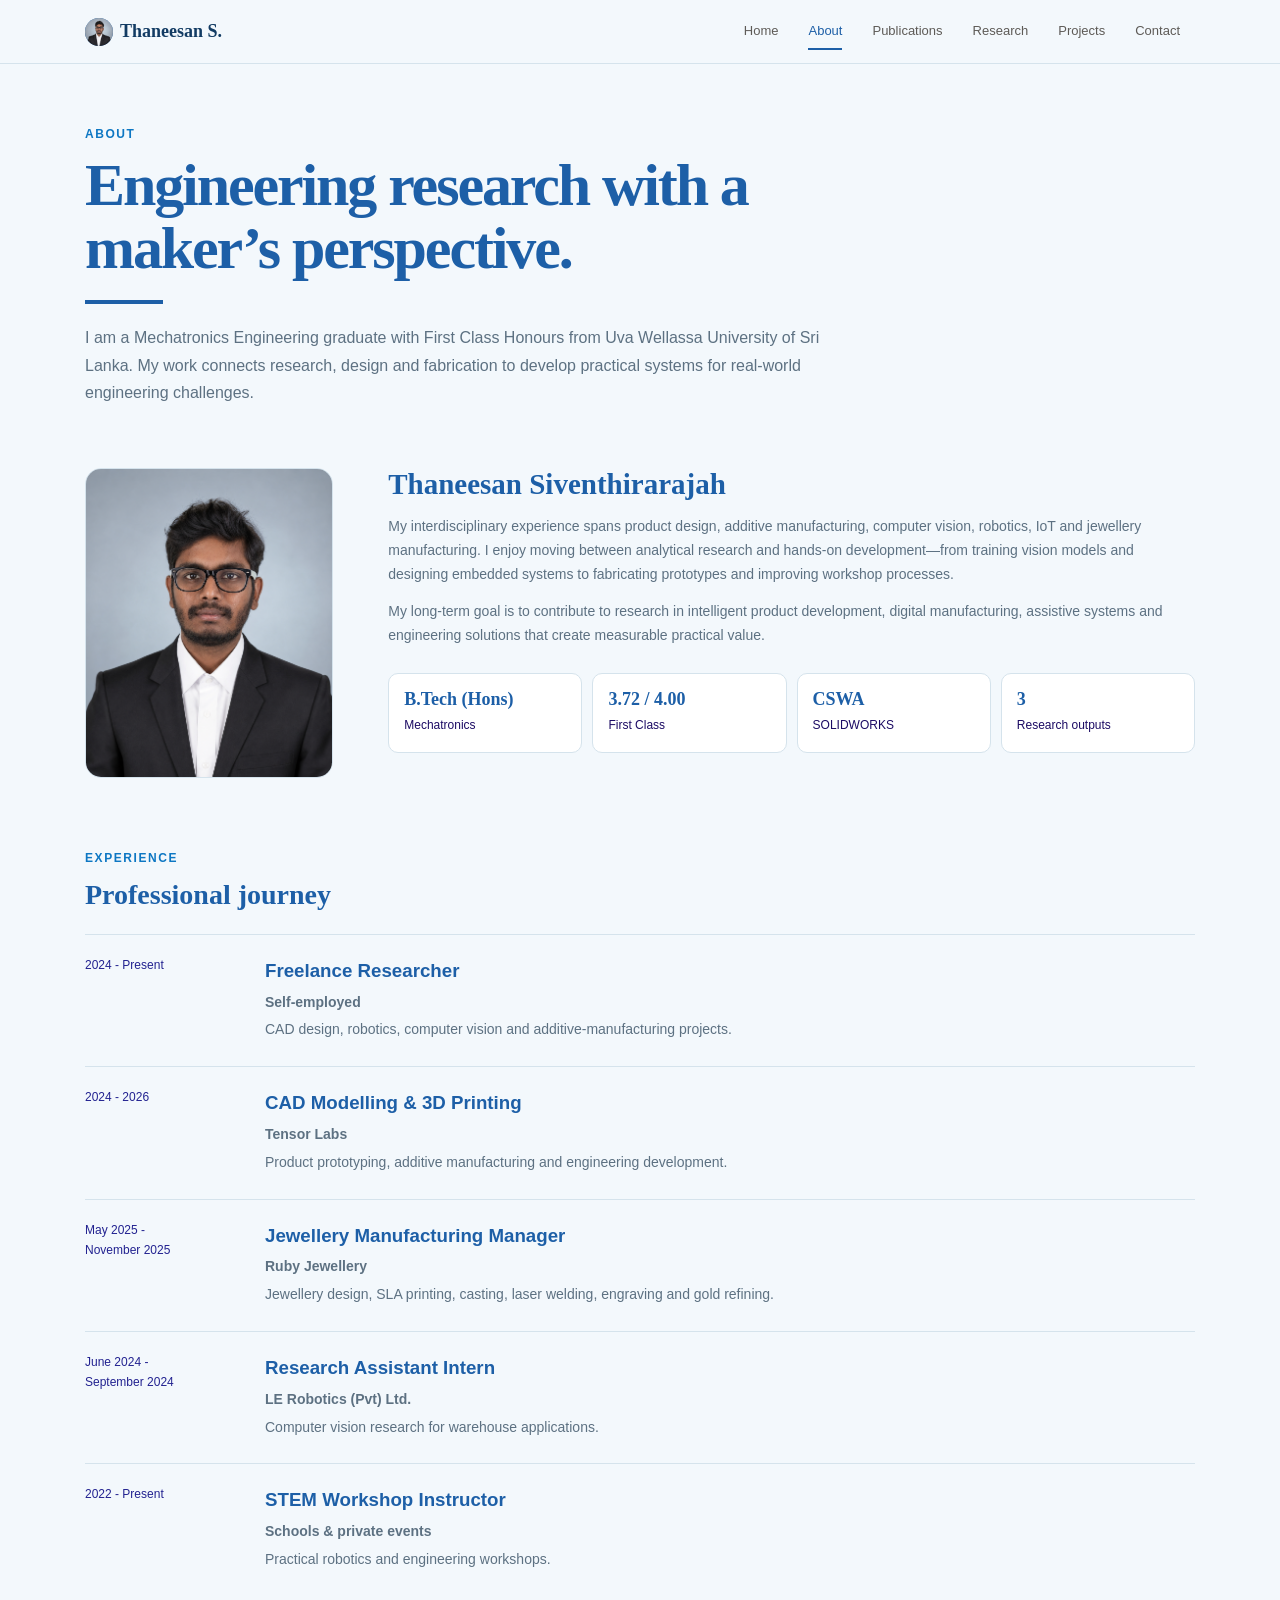
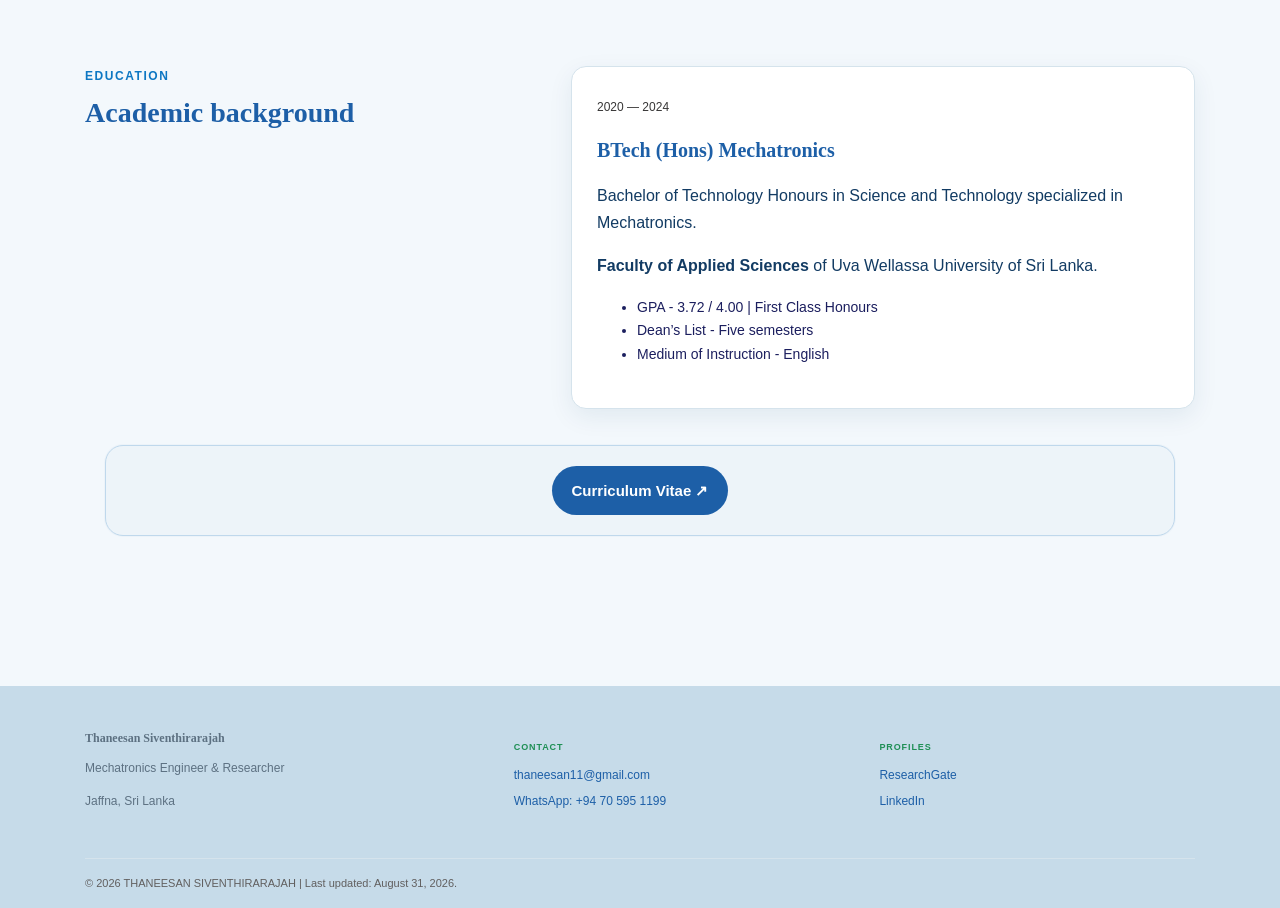
==== about.html @ 1e05d7c7 "Add files via upload" ====
<!DOCTYPE html>
<html lang="en">
 <head>
  <meta charset="utf-8"/>
  <meta content="width=device-width,initial-scale=1" name="viewport"/>
  <meta content="Thaneesan Siventhirarajah — Mechatronics Engineer, Researcher and Product Developer" name="description"/>
  <title>
   About | Thaneesan Siventhirarajah
  </title>
  <link href="assets/style.css" rel="stylesheet"/>
 </head>
 <body>
  <header class="site-header">
   <div class="site-width header-inner">
    <a class="brand" href="index.html">
     <span class="brand-mark">
      <img alt="" src="assets/profile-photo.png"/>
     </span>
     Thaneesan S.
    </a>
    <nav aria-label="Main navigation">
     <a class="" href="index.html">
      Home
     </a>
     <a aria-current="page" class="active" href="about.html">
      About
     </a>
     <a class="" href="publications.html">
      Publications
     </a>
     <a class="" href="research.html">
      Research
     </a>
     <a class="" href="projects.html">
      Projects
     </a>
     <a class="" href="contact.html">
      Contact
     </a>
    </nav>
   </div>
  </header>
  <main class="site-width page-main">
   <section class="page-intro">
    <p class="section-label">
     About
    </p>
    <h1>
     Engineering research with a maker’s perspective.
    </h1>
    <div class="accent-line">
    </div>
    <div class="intro-copy">
     I am a Mechatronics Engineering graduate with First Class Honours from Uva Wellassa University of Sri Lanka. My work connects research, design and fabrication to develop practical systems for real-world engineering challenges.
    </div>
   </section>
   <section class="about-layout">
    <div class="about-portrait">
     <img alt="Thaneesan Siventhirarajah" src="assets/profile-photo.png"/>
    </div>
    <div class="prose">
     <h2>
      Thaneesan Siventhirarajah
     </h2>
     <p>
      My interdisciplinary experience spans product design, additive manufacturing, computer vision, robotics, IoT and jewellery manufacturing. I enjoy moving between analytical research and hands-on development—from training vision models and designing embedded systems to fabricating prototypes and improving workshop processes.
     </p>
      <p>
      My long-term goal is to contribute to research in intelligent product development, digital manufacturing, assistive systems and engineering solutions that create measurable practical value.
     </p>
     <div class="fact-grid">
      <div>
       <b>
        B.Tech (Hons)
       </b>
       <span>
        Mechatronics
       </span>
      </div>
      <div>
       <b>
        3.72 / 4.00
       </b>
       <span>
        First Class
       </span>
      </div>
      <div>
       <b>
        CSWA
       </b>
       <span>
        SOLIDWORKS
       </span>
      </div>
      <div>
       <b>
        3
       </b>
       <span>
        Research outputs
       </span>
      </div>
     </div>
    </div>
   </section>
   <section class="content-section">
    <p class="section-label">
     Experience
    </p>
    <h2 class="section-title">
     Professional journey
    </h2>
    <div class="experience-list">
     <article>
      <time>
       2024 - Present
      </time>
      <div>
       <h3>
        Freelance Researcher
       </h3>
       <p class="organization">
        Self-employed
       </p>
       <p>
        CAD design, robotics, computer vision and additive-manufacturing projects.
       </p>
      </div>
     </article>
     <article>
      <time>
       2024 - 2026
      </time>
      <div>
       <h3>
        CAD Modelling &amp; 3D Printing
       </h3>
       <p class="organization">
        Tensor Labs
       </p>
       <p>
        Product prototyping, additive manufacturing and engineering development.
       </p>
      </div>
     </article>
     <article>
      <time>
       May 2025 - <br/> November 2025
      </time>
      <div>
       <h3>
        Jewellery Manufacturing Manager
       </h3>
       <p class="organization">
        Ruby Jewellery
       </p>
       <p>
        Jewellery design, SLA printing, casting, laser welding, engraving and gold refining.
       </p>
      </div>
     </article>
     <article>
      <time>
       June 2024 - <br/>September 2024
      </time>
      <div>
       <h3>
        Research Assistant Intern
       </h3>
       <p class="organization">
        LE Robotics (Pvt) Ltd.
       </p>
       <p>
        Computer vision research for warehouse applications.
       </p>
      </div>
     </article>
     <article>
      <time>
       2022 - Present
      </time>
      <div>
       <h3>
        STEM Workshop Instructor
       </h3>
       <p class="organization">
        Schools &amp; private events
       </p>
       <p>
        Practical robotics and engineering workshops.
       </p>
      </div>
     </article>
    </div>
   </section>
   <section class="content-section two-column">
    <div>
     <p class="section-label">
      Education
     </p>
     <h2 class="section-title">
      Academic background
     </h2>
    </div>
    <div class="simple-card">
     <time>
      2020 — 2024
     </time>
     <h3>
      BTech (Hons) Mechatronics
     </h3>
     <p>
      Bachelor of Technology Honours in Science and Technology specialized in Mechatronics.
     </p>
     
     <p>
        <strong>
      Faculty of Applied Sciences </strong> of Uva Wellassa University of Sri Lanka.
     </p>
     <ul>
      <li>
       GPA - 3.72 / 4.00 | First Class Honours
      </li>
      
      <li>
       Dean’s List - Five semesters
      </li>
      <li>
       Medium of Instruction - English
      </li>
     </ul>
    </div>
   </section>
   <section class="site-width cv-banner">
    <a href="assets/Documents/Thaneesan-CV.pdf" rel="noopener noreferrer" target="_blank">
     Curriculum Vitae ↗
    </a>
   </section>
  </main>
  <footer>
   <div class="site-width footer-grid">
    <div>
     <p class="footer-title">
      Thaneesan Siventhirarajah
     </p>
     <p>
      Mechatronics Engineer &amp; Researcher
     </p>
     <p>
      Jaffna, Sri Lanka
     </p>
    </div>
    <div>
     <p class="footer-label">
      Contact
     </p>
     <a href="thaneesan11@gmail.com">
      thaneesan11@gmail.com
     </a>
     <a href="https://wa.me/+94705951199" rel="noopener noreferrer" target="_blank">
      WhatsApp: +94 70 595 1199
     </a>
    </div>
    <div>
     <p class="footer-label">
      Profiles
     </p>
     <a href="https://www.researchgate.net/profile/Thaneesan-Siventhirarajah?ev=hdr_xprf" rel="noopener noreferrer" target="_blank">
      ResearchGate
     </a>
     <a href="https://linkedin.com/in/thaneesan" rel="noopener noreferrer" target="_blank">
      LinkedIn
     </a>
    </div>
   </div>
   <div class="site-width copyright">
    © 2026 THANEESAN SIVENTHIRARAJAH
    | Last updated: August 31, 2026.
   </div>
  </footer>
  <script defer="" src="assets/site.js">
  </script>
 </body>
</html>
---- assets/style.css ----
:root {
    --paper: #f3f8fc;
    --card: #fff;
    --ink: #123b63;
    --muted: #5d7182;
    --blue: #1d5fa7;
    --green: #1f8f55;
    --line: #d5e3ec;
    --soft: #e7f0fa;
    --shadow: 0 8px 24px rgba(18, 59, 99, .08)
}

* {
    box-sizing: border-box
}

html {
    scroll-behavior: smooth
}

body {
    margin: 0;
    background: var(--paper);
    color: var(--ink);
    font-family: Arial, Helvetica, sans-serif;
    line-height: 1.7
}

a {
    color: inherit;
    text-decoration: none
}

.site-width {
    width: min(1110px, calc(100% - 40px));
    margin: auto
}

.site-header {
    height: 64px;
    background: rgba(243, 248, 252, .98);
    border-bottom: 1px solid var(--line);
    position: sticky;
    top: 0;
    z-index: 20
}

.header-inner {
    height: 100%;
    display: flex;
    align-items: center
}


.brand {
    font: 700 18px Georgia, serif;
    display: flex;
    align-items: center;
    gap: 7px;
    white-space: nowrap
}

.brand-mark {
    width: 28px;
    height: 28px;
    border-radius: 50%;
    overflow: hidden;
    background: var(--blue);
    display: block
}

.brand-mark img {
    width: 100%;
    height: 100%;
    object-fit: cover;
    object-position: center 24%
}

.site-header nav {
    display: flex;
    margin-left: auto;
    height: 100%
}

.site-header nav a {
    position: relative;
    display: flex;
    align-items: center;
    padding: 0 15px;
    font-size: 13px;
    color: #5e5b57
}

.site-header nav a:after {
    content: "";
    position: absolute;
    height: 2px;
    left: 15px;
    right: 15px;
    bottom: 13px;
    background: var(--blue);
    transform: scaleX(0);
    transition: transform .15s ease
}

.site-header nav a:hover,
.site-header nav a.active {
    color: var(--blue)
}

.site-header nav a.active:after {
    transform: scaleX(1)
}

.home-main {
    padding: 36px 0 90px
}

.home-grid {
    display: grid;
    grid-template-columns: minmax(0, 1.85fr) minmax(280px, .9fr);
    gap: 46px
}

.availability {
    font-size: 12px;
    font-weight: 700;
    color: var(--blue);
    display: flex;
    align-items: center;
    gap: 9px
}

.availability i {
    width: 8px;
    height: 8px;
    background: #29af6f;
    border-radius: 50%
}

.home-primary>h1 {
    font: 700 clamp(48px, 6.2vw, 74px)/.96 Georgia, serif;
    letter-spacing: -.045em;
    margin: 22px 0 10px;
    color: var(--blue)
}

.role {
    margin: 0 0 28px;
    font: italic 18px Georgia, serif;
    color: #55524e
}

.topic-list {
    display: flex;
    flex-wrap: wrap;
    gap: 8px;
    margin-bottom: 25px
}

.topic-list span {
    border: 1px solid var(--blue);
    color: var(--blue);
    padding: 5px 13px;
    border-radius: 100px;
    font-size: 11px;
    font-weight: 700
}

.highlight-box {
    border-left: 4px solid var(--blue);
    background: linear-gradient(120deg, #edf4fb, #f7f9fc);
    padding: 23px 27px;
    margin-top: 20px
}

.highlight-box h2 {
    font: 700 18px Georgia, serif;
    margin: 0 0 10px;
    color: var(--blue)
}

.highlight-box p,
.highlight-box li {
    font-size: 14px;
    color: #5e5c57
}

.highlight-box ul {
    padding-left: 19px
}

.highlight-box>a,
.text-link {
    color: var(--blue);
    font-size: 13px;
    font-weight: 700
}

.profile-card,
.news-card,
.simple-card {
    background: var(--card);
    border: 1px solid var(--line);
    border-radius: 15px;
    box-shadow: var(--shadow)
}

.profile-card {
    position: relative;
    padding: 38px 28px 28px;
    text-align: center;
    overflow: hidden
}

.profile-card:before,
.profile-card:after {
    content: "";
    position: absolute;
    width: 96px;
    height: 96px;
    background: transparent;
    pointer-events: none;
    z-index: 3
}

.profile-card:before {
    left: 0;
    top: 0;
    border-left: 6px solid var(--blue);
    border-top: 6px solid var(--blue);
    border-radius: 15px 0 0
}

.profile-card:after {
    right: 0;
    bottom: 0;
    border-right: 6px solid var(--blue);
    border-bottom: 6px solid var(--blue);
    border-radius: 0 0 15px
}

.portrait {
    width: 132px;
    height: 132px;
    margin: 0 auto 18px;
    border: 3px solid #fff;
    outline: 1px solid var(--line);
    border-radius: 50%;
    overflow: hidden;
    background: #dbe7f1;
    box-shadow: 0 8px 24px rgba(18, 59, 99, .12)
}

.portrait img {
    width: 100%;
    height: 100%;
    object-fit: cover;
    object-position: center 24%
}

.profile-card h2 {
    margin: 0;
    font: 700 21px Georgia, serif;
    color: var(--blue)
}

.profile-card>p {
    margin: 2px 0;
    font-size: 12px;
    color: #888
}

.profile-card hr {
    border: 0;
    border-top: 1px solid var(--line);
    margin: 22px 0
}

.profile-links {
    display: flex;
    justify-content: center;
    gap: 14px;
    flex-wrap: wrap
}

.profile-links a {
    font-size: 14px;
    color: var(--blue)
}

.news-card {
    padding: 25px 28px;
    margin-top: 22px
}

.news-card h2 {
    font: 700 19px Georgia, serif;
    margin: 0 0 18px;
    color: var(--blue)
}

.news-card>div {
    border-top: 1px solid var(--line);
    padding: 12px 0
}

.news-card time {
    font-size: 9px;
    color: #999
}

.news-card p {
    font-size: 12px;
    line-height: 1.5;
    margin: 4px 0
}

.news-card>a {
    font-size: 12px;
    color: var(--blue)
}

.software-section {
    margin-top: 72px;
    padding: 45px 0;
    border-top: 1px solid var(--line);
    display: grid;
    grid-template-columns: .8fr 1.2fr;
    gap: 70px
}

.section-label {
    text-transform: uppercase;
    color: rgb(13, 119, 195);
    letter-spacing: .13em;
    font-size: 12px;
    font-weight: 800;
    margin: 0 0 10px
}

.software-section h2,
.home-publications h2,
.section-title {
    font: 700 28px/1.2 Georgia, serif;
    color: var(--blue);
    margin: 0
}

.software-section>div:first-child>p:last-child {
    font-size: 13px;
    color: var(--muted);
    max-width: 420px
}

.software-grid {
    display: grid;
    grid-template-columns: repeat(5, 1fr);
    gap: 12px
}

.software-item {
    min-height: 118px;
    background: var(--card);
    border: 1px solid var(--line);
    border-radius: 12px;
    display: flex;
    flex-direction: column;
    align-items: center;
    justify-content: center;
    gap: 12px;
    box-shadow: var(--shadow)
}

.software-item img {
    width: 42px;
    height: 42px;
    object-fit: contain
}

.software-item span {
    font-size: 11px;
    font-weight: 700;
    text-align: center
}

.home-publications {
    margin-top: 80px;
    padding-top: 45px;
    border-top: 1px solid var(--line);
    display: grid;
    grid-template-columns: .8fr 1.2fr;
    gap: 70px
}

.home-publications>div:last-child>a:not(.text-link) {
    display: grid;
    grid-template-columns: 50px 1fr 18px;
    gap: 15px;
    border-top: 1px solid var(--line);
    padding: 16px 0
}

.home-publications time {
    font-size: 11px;
    color: #999
}

.home-publications b {
    font: 700 14px/1.35 Georgia, serif
}

.home-publications small {
    display: block;
    color: #888;
    font-size: 10px;
    margin-top: 4px
}

.page-main {
    padding: 60px 0 100px
}

.page-intro {
    max-width: 820px;
    margin-bottom: 62px
}

.page-intro h1 {
    font: 700 clamp(38px, 5vw, 60px)/1.05 Georgia, serif;
    color: var(--blue);
    letter-spacing: -.035em;
    margin: 8px 0 18px
}

.accent-line {
    width: 78px;
    height: 4px;
    background: var(--blue);
    margin: 20px 0
}

.intro-copy {
    font-size: 16px;
    color: var(--muted);
    max-width: 750px
}

.content-section {
    margin-top: 70px
}

.two-column {
    display: grid;
    grid-template-columns: .8fr 1.2fr;
    gap: 70px
}

.focus-section {
    padding-bottom: 68px;
    border-bottom: 1px solid var(--line)
}

.focus-grid {
    display: grid;
    grid-template-columns: repeat(3, minmax(0, 1fr));
    gap: 18px;
    margin-top: 22px
}

.focus-grid article {
    background: var(--card);
    border: 1px solid var(--line);
    border-radius: 14px;
    padding: 25px 24px;
    min-height: 220px
}

.focus-grid span {
    font-size: 10px;
    color: var(--blue);
    font-weight: 800
}

.focus-grid h2 {
    font: 700 20px/1.25 Georgia, serif;
    color: var(--blue);
    margin: 16px 0 12px
}

.focus-grid ul {
    padding-left: 18px;
    margin: 0
}

.focus-grid li {
    font-size: 12px;
    color: #666;
    margin: 4px 0
}

.research-group {
    border-bottom: 1px solid var(--line);
    padding-bottom: 65px
}

.research-feature {
    position: relative;
    margin-top: 18px;
    border: 0;
    border-top: 4px solid var(--blue);
    border-radius: 16px;
    padding: 34px 38px 32px;
    background: linear-gradient(135deg, #fff 0%, #fff 78%, #edf5fb 100%);
    box-shadow: 0 10px 28px rgba(18, 59, 99, .09)
}

.research-feature:after {
    content: "";
    position: absolute;
    right: 0;
    bottom: 0;
    width: 70px;
    height: 4px;
    background: #7ca5c8;
    border-radius: 4px 0 16px
}

.research-number {
    display: inline-grid;
    place-items: center;
    width: 34px;
    height: 34px;
    border-radius: 50%;
    background: var(--soft);
    color: var(--blue);
    font-size: 10px;
    font-weight: 800
}

.research-feature h2 {
    font: 700 28px/1.25 Georgia, serif;
    color: var(--blue);
    margin: 14px 0 7px
}

.research-feature p {
    font-size: 14px;
    color: var(--muted);
    max-width: 900px
}

.research-tools {
    display: flex;
    flex-wrap: wrap;
    gap: 8px;
    margin: 20px 0
}

.research-tools b {
    font-size: 10px;
    border: 1px solid var(--blue);
    color: var(--blue);
    border-radius: 100px;
    padding: 5px 11px
}

.research-actions a {
    font-size: 12px;
    color: var(--blue);
    font-weight: 700
}

.collaboration-card {
    border-top-color: #658caf
}

.gallery-teaser {
    width: 100%;
    max-width: 650px;
    margin-top: 22px;
    padding: 10px;
    border: 1px solid #b8d1e6;
    background: #f7fbff;
    border-radius: 12px;
    display: grid;
    grid-template-columns: auto 1fr auto;
    align-items: center;
    gap: 13px;
    text-align: left;
    cursor: pointer;
    transition: border-color .15s ease, box-shadow .15s ease
}

.gallery-teaser:hover {
    border-color: var(--blue);
    box-shadow: 0 8px 22px rgba(29, 95, 167, .12)
}

.gallery-thumbs {
    display: flex
}

.gallery-thumbs>span {
    position: relative;
    width: 52px;
    height: 45px;
    margin-left: -12px;
    border: 2px solid white;
    border-radius: 8px;
    overflow: hidden;
    background: #dbe8f3
}

.gallery-thumbs>span:first-child {
    margin-left: 0
}

.gallery-thumbs img {
    width: 100%;
    height: 100%;
    object-fit: cover;
    display: block
}

.gallery-thumbs b {
    position: absolute;
    inset: 0;
    display: grid;
    place-items: center;
    background: rgba(18, 59, 99, .7);
    color: white;
    font-size: 12px
}

.gallery-cta {
    display: flex;
    flex-direction: column
}

.gallery-cta b {
    font-size: 12px;
    color: var(--blue)
}

.gallery-cta small {
    font-size: 9px;
    color: var(--muted)
}

.gallery-teaser>i {
    font-style: normal;
    color: var(--blue);
    font-size: 20px
}

.projects-list {
    display: grid;
    gap: 48px
}

.projects-list article {
    display: grid;
    grid-template-columns: 1.05fr 1fr;
    gap: 42px;
    padding-bottom: 48px;
    border-bottom: 1px solid var(--line)
}

.project-photo {
    position: relative;
    border-radius: 15px;
    overflow: hidden;
    background: #dce8f1;
    aspect-ratio: 16/10
}

.project-photo img {
    width: 100%;
    height: 100%;
    object-fit: cover;
    display: block
}

.project-photo small {
    position: absolute;
    left: 12px;
    bottom: 12px;
    background: rgba(18, 59, 99, .8);
    color: white;
    padding: 3px 7px;
    border-radius: 5px;
    font-size: 9px
}

.project-copy>span {
    font-size: 10px;
    color: var(--green);
    font-weight: 800;
    text-transform: uppercase;
    letter-spacing: .1em
}

.project-copy h2 {
    font: 700 27px/1.2 Georgia, serif;
    color: var(--blue);
    margin: 10px 0
}

.project-copy p {
    font-size: 14px;
    color: var(--muted)
}

.project-copy>div:not(.gallery-teaser) {
    display: flex;
    gap: 7px;
    flex-wrap: wrap
}

.project-copy b {
    font-size: 10px;
    border: 1px solid var(--blue);
    color: var(--blue);
    border-radius: 100px;
    padding: 5px 10px
}

.project-copy>a {
    display: inline-block;
    margin-top: 18px;
    color: var(--blue);
    font-size: 12px;
    font-weight: 700
}

.about-layout {
    display: grid;
    grid-template-columns: .4fr 1.3fr;
    gap: 55px;
    align-items: start
}

.about-portrait {
    border-radius: 16px;
    overflow: hidden;
    border: 1px solid var(--line);
    background: #dbe7f1
}

.about-portrait img {
    width: 100%;
    display: block;
    aspect-ratio: 4/5;
    object-fit: cover;
    object-position: center 20%
}

.prose h2 {
    font: 700 29px Georgia, serif;
    color: var(--blue);
    margin: 0
}

.prose p {
    font-size: 14px;
    color: var(--muted)
}

.fact-grid {
    display: grid;
    grid-template-columns: repeat(4, 1fr);
    gap: 10px;
    margin-top: 25px
}

.fact-grid div {
    background: white;
    border: 1px solid var(--line);
    border-radius: 10px;
    padding: 15px
}

.fact-grid b {
    display: block;
    color: var(--blue);
    font: 700 18px Georgia
}

.fact-grid span {
    font-size: 12px;
    color: #1c0b64
}

.experience-list {
    margin-top: 22px
}

.experience-list article {
    display: grid;
    grid-template-columns: 150px 1fr;
    gap: 30px;
    border-top: 1px solid var(--line);
    padding: 20px 0
}

.experience-list time {
    font-size: 12px;
    color: #222290
}

.experience-list h3 {
    font: 700 19px ;
    color: var(--blue);
    margin: 0
}

.experience-list p {
    font-size: 14px;
    color: var(--muted);
    margin: 4px 0
}

.organization {
    font-weight: 700
}

.simple-card {
    padding: 25px
}

.simple-card time {
    font-size: 12px;
    color: #373636
}

.simple-card h3 {
    font: 700 20px Georgia, serif;
    color: var(--blue)
}

.simple-card li {
    font-size: 14px;
    color: #1b1e5e
}

.publication-topics {
    display: grid;
    grid-template-columns: repeat(3, 1fr);
    gap: 18px
}

.publication-topics article {
    background: white;
    border: 1px solid var(--line);
    border-radius: 14px;
    padding: 24px
}

.publication-topics h2 {
    font: 700 19px Georgia, serif;
    color: var(--blue);
    margin: 0
}

.publication-topics p {
    font-size: 12px;
    color: var(--muted)
}

.publication-list article {
    display: grid;
    grid-template-columns: 70px 1fr;
    gap: 25px;
    border-top: 1px solid var(--line);
    padding: 25px 0
}

.publication-list time {
    font-size: 12px;
    color: #888
}

.pub-type {
    font-size: 9px;
    color: var(--green);
    font-weight: 800;
    text-transform: uppercase;
    letter-spacing: .1em
}

.publication-list h2 {
    font: 700 22px/1.3 Georgia, serif;
    color: var(--blue);
    margin: 8px 0
}

.publication-list p {
    font-size: 12px;
    color: var(--muted)
}

.pub-actions {
    display: flex;
    gap: 15px
}

.pub-actions a {
    font-size: 14px;
    color: var(--blue);
    font-weight: 700
}

.contact-grid {
    display: grid;
    grid-template-columns: 1fr 1fr;
    gap: 30px
}

.contact-grid article {
    background: white;
    border: 1px solid var(--line);
    border-radius: 15px;
    padding: 35px
}

.contact-grid h2 {
    font: 700 28px Georgia, serif;
    color: var(--blue);
    margin: 5px 0 20px
}

.contact-email {
    display: block;
    color: var(--blue);
    font: 700 18px Georgia, serif;
    margin-bottom: 12px
}

.whatsapp-link {
    display: inline-flex;
    border: 1px solid var(--blue);
    border-radius: 100px;
    padding: 9px 15px;
    color: var(--blue);
    font-size: 13px;
    font-weight: 700;
    margin-bottom: 20px
}

.contact-grid article>p:last-child {
    font-size: 13px;
    color: var(--muted)
}

.contact-grid .simple-card a {
    display: flex;
    justify-content: space-between;
    border-top: 1px solid var(--line);
    padding: 13px 0;
    color: var(--blue);
    font-size: 13px
}

.gallery-backdrop {
    position: fixed;
    inset: 0;
    background: rgba(9, 29, 48, .78);
    z-index: 100;
    display: grid;
    place-items: center;
    padding: 24px
}

.gallery-modal {
    width: min(960px, 100%);
    max-height: 90vh;
    overflow: auto;
    background: var(--paper);
    border-radius: 18px;
    padding: 26px;
    box-shadow: 0 24px 70px rgba(0, 0, 0, .35)
}

.gallery-heading {
    display: flex;
    align-items: flex-start;
    justify-content: space-between;
    gap: 20px;
    margin-bottom: 18px
}

.gallery-heading h2 {
    font: 700 26px/1.2 Georgia, serif;
    color: var(--blue);
    margin: 0
}

.gallery-heading button {
    width: 36px;
    height: 36px;
    border: 1px solid var(--line);
    background: white;
    border-radius: 50%;
    font-size: 24px;
    cursor: pointer
}

.gallery-grid {
    column-count: 2;
    column-gap: 14px
}

.gallery-grid figure {
    display: inline-block;
    width: 100%;
    margin: 0 0 14px;
    background: white;
    border: 1px solid var(--line);
    border-radius: 12px;
    overflow: hidden;
    break-inside: avoid
}

.gallery-grid img {
    width: 100%;
    height: auto;
    display: block;
    object-fit: contain;
    object-position: center;
    background: #f3f5f7
}

.gallery-grid figcaption {
    padding: 8px 10px;
    font-size: 10px;
    color: var(--muted)
}

.cv-banner {
    margin-top: 36px;
    padding: 20px 24px;
    border: 1px solid #bfd8ec;
    border-radius: 18px;
    background: #edf4f9;
    display: flex;
    align-items: center;
    justify-content: center;
    gap: 18px;
    box-shadow: 0 0 0 1px rgba(29, 95, 167, .03)
}

.cv-banner p {
    display: none
}

.cv-banner a {
    display: inline-flex;
    align-items: center;
    justify-content: center;
    padding: 12px 20px;
    border-radius: 999px;
    background: var(--blue);
    color: #fff;
    font-size: 15px;
    font-weight: 700;
    white-space: nowrap
}

.cv-banner a:hover {
    background: #174f8b
}

footer {
    background: #c6dbe9;
    padding: 45px 0 0;
    margin-top: 50px
}

.footer-grid {
    display: grid;
    grid-template-columns: 1.2fr 1fr 1fr;
    gap: 50px
}

.footer-title {
    font: 700 18px Georgia, serif;
    margin: 0
}

.footer-grid p {
    font-size: 12px;
    color: var(--muted)
}

.footer-label {
    font-weight: 800;
    text-transform: uppercase;
    letter-spacing: .1em;
    font-size: 9px !important;
    color: var(--green) !important
}

.footer-grid a {
    display: block;
    font-size: 12px;
    color: var(--blue);
    margin: 6px 0
}

.copyright {
    border-top: 1px solid var(--line);
    margin-top: 35px;
    padding: 15px 0;
    font-size: 11px;
    color: #615f5f
}

@media(max-width:900px) {

    .home-grid,
    .two-column,
    .software-section,
    .home-publications,
    .about-layout,
    .contact-grid {
        grid-template-columns: 1fr
    }

    .focus-grid {
        grid-template-columns: repeat(2, 1fr)
    }

    .software-grid {
        grid-template-columns: repeat(3, 1fr)
    }

    .projects-list article {
        grid-template-columns: 1fr
    }

    .publication-topics {
        grid-template-columns: 1fr
    }

    .footer-grid {
        grid-template-columns: 1fr 1fr
    }

    .site-header nav a {
        padding: 0 9px
    }

    .site-header nav a:after {
        left: 9px;
        right: 9px
    }
}

@media(max-width:600px) {
    .site-width {
        width: min(100% - 28px, 1110px)
    }

    .site-header {
        height: auto;
        min-height: 62px
    }

    .header-inner {
        flex-wrap: wrap;
        padding: 10px 0
    }

    .brand {
        font-size: 15px
    }

    .site-header nav {
        width: 100%;
        overflow-x: auto;
        justify-content: flex-start;
        height: 42px
    }

    .site-header nav a {
        font-size: 12px;
        padding: 0 9px;
        white-space: nowrap
    }

    .home-main,
    .page-main {
        padding-top: 30px
    }

    .focus-grid,
    .software-grid {
        grid-template-columns: 1fr 1fr
    }

    .research-feature {
        padding: 26px 22px
    }

    .research-feature h2 {
        font-size: 24px
    }

    .gallery-grid {
        grid-template-columns: 1fr
    }

    .gallery-modal {
        padding: 18px
    }

    .fact-grid {
        grid-template-columns: 1fr 1fr
    }

    .experience-list article,
    .publication-list article {
        grid-template-columns: 1fr;
        gap: 5px
    }

    .cv-banner {
        flex-direction: column;
        align-items: flex-start
    }

    .footer-grid {
        grid-template-columns: 1fr
    }

    .home-primary>h1 {
        font-size: 52px
    }

    .gallery-thumbs>span {
        width: 44px;
        height: 42px
    }

    .gallery-cta small {
        display: none
    }
}
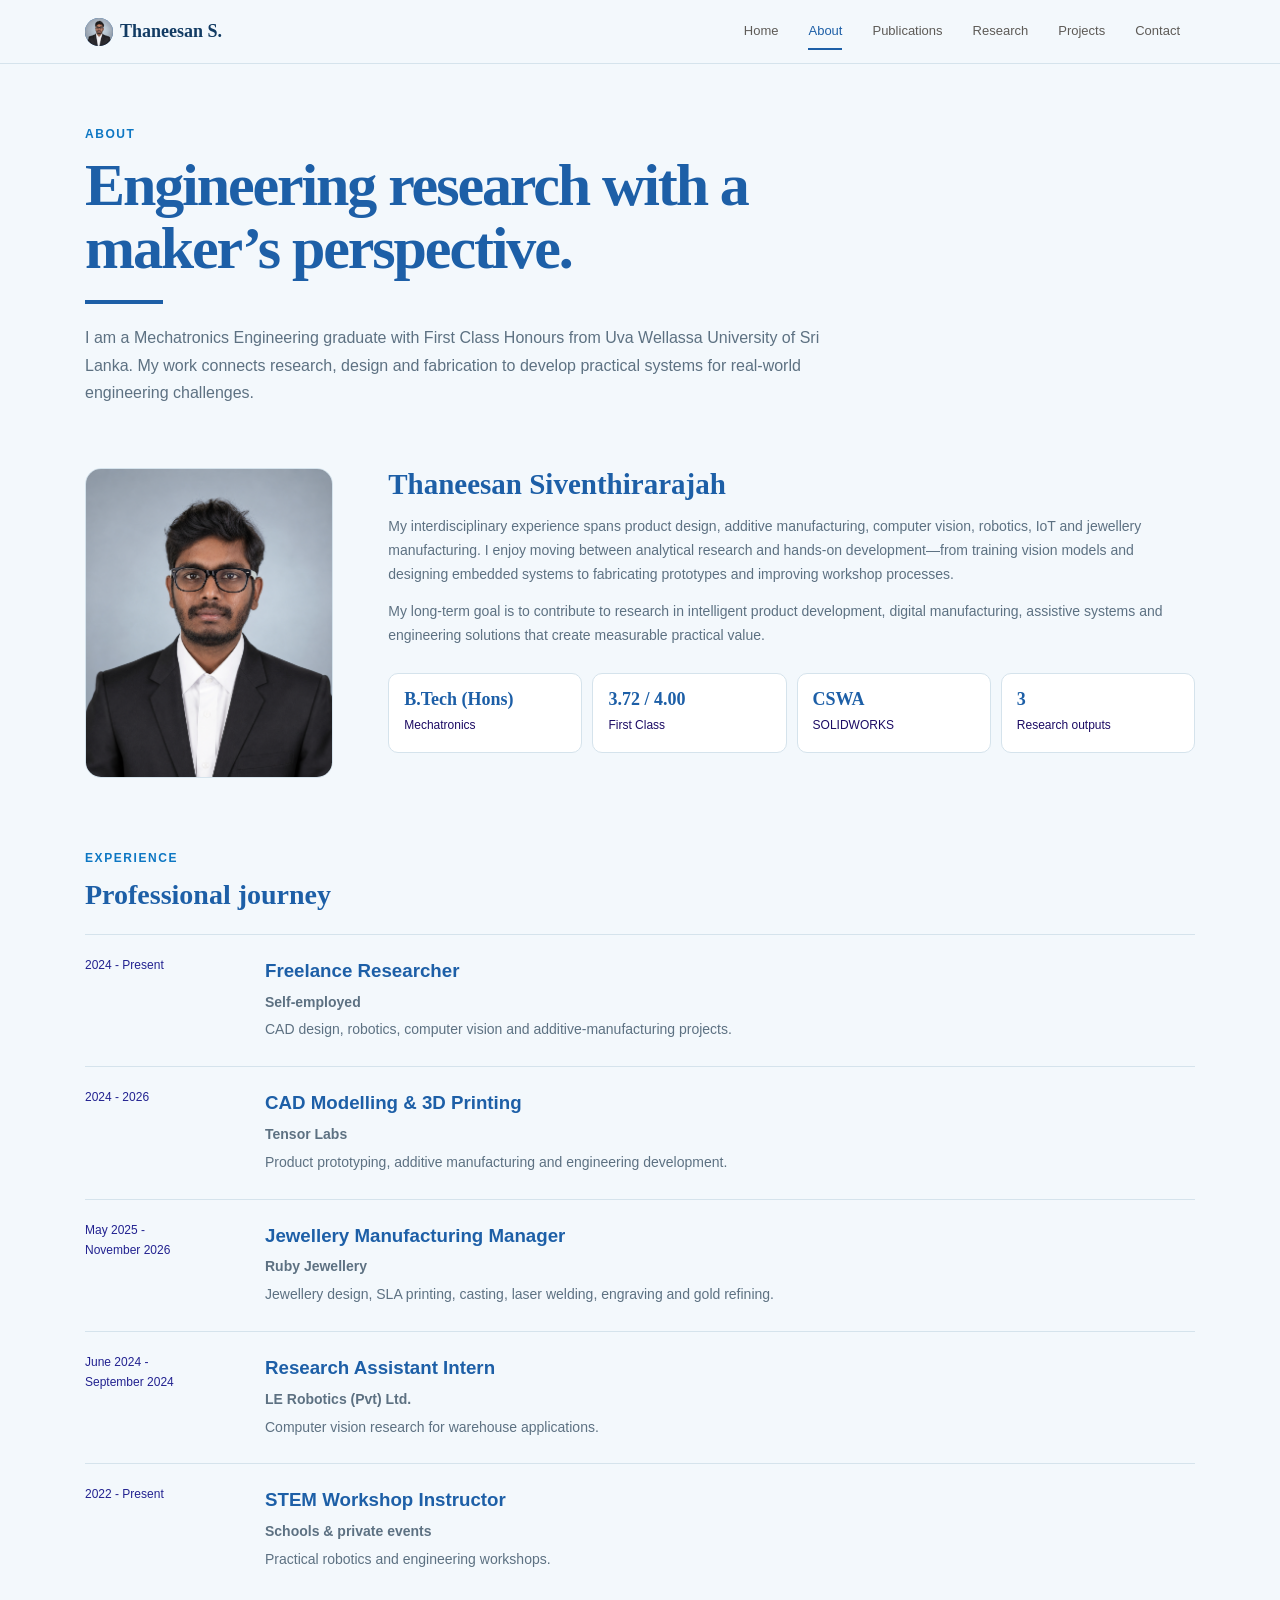
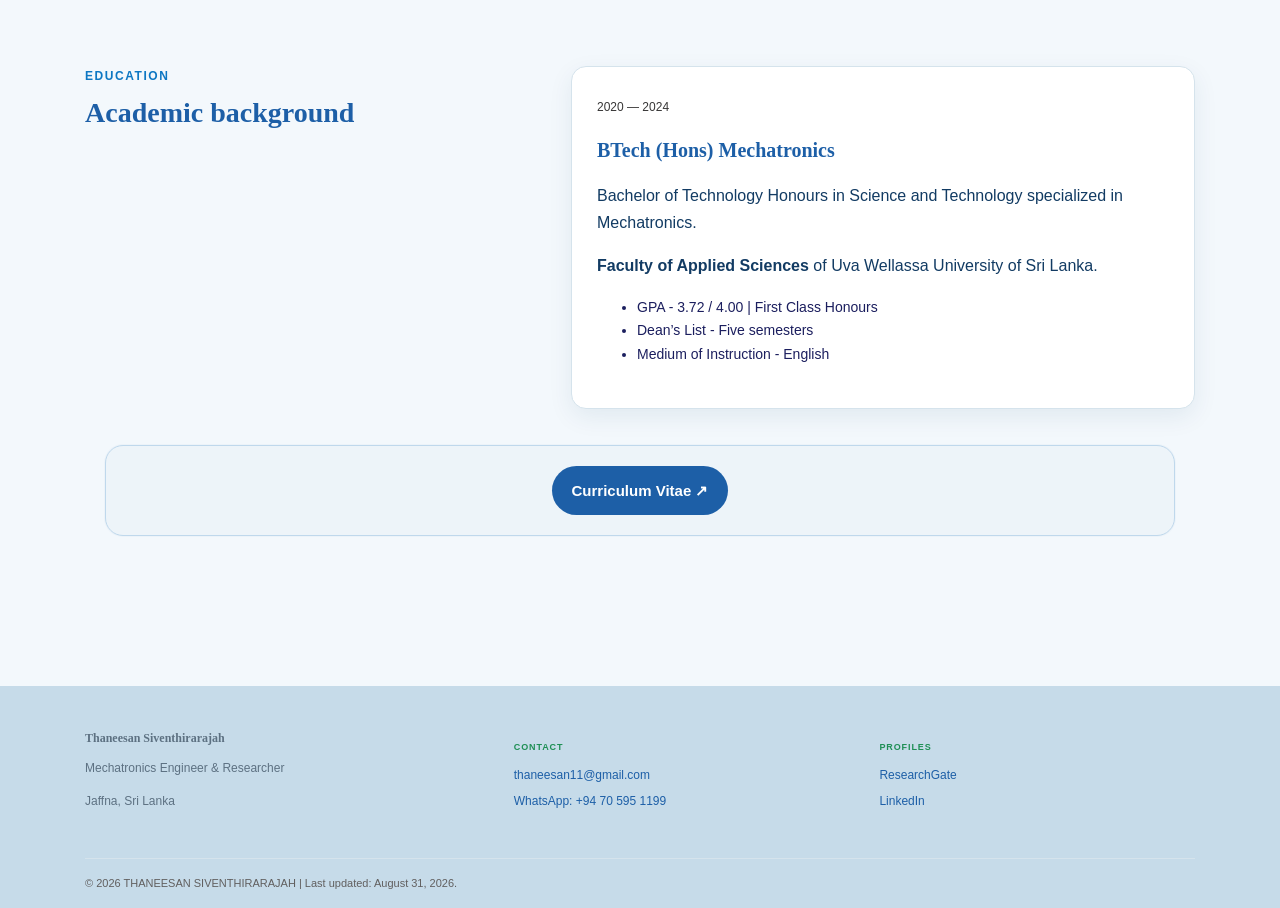
==== commit a3b4b659: "Reformat about.html with updated content" ====
--- a/about.html
+++ b/about.html
@@ -146,7 +146,7 @@
      </article>
      <article>
       <time>
-       May 2025 - <br/> November 2025
+       May 2025 - <br/> November 2026
       </time>
       <div>
        <h3>
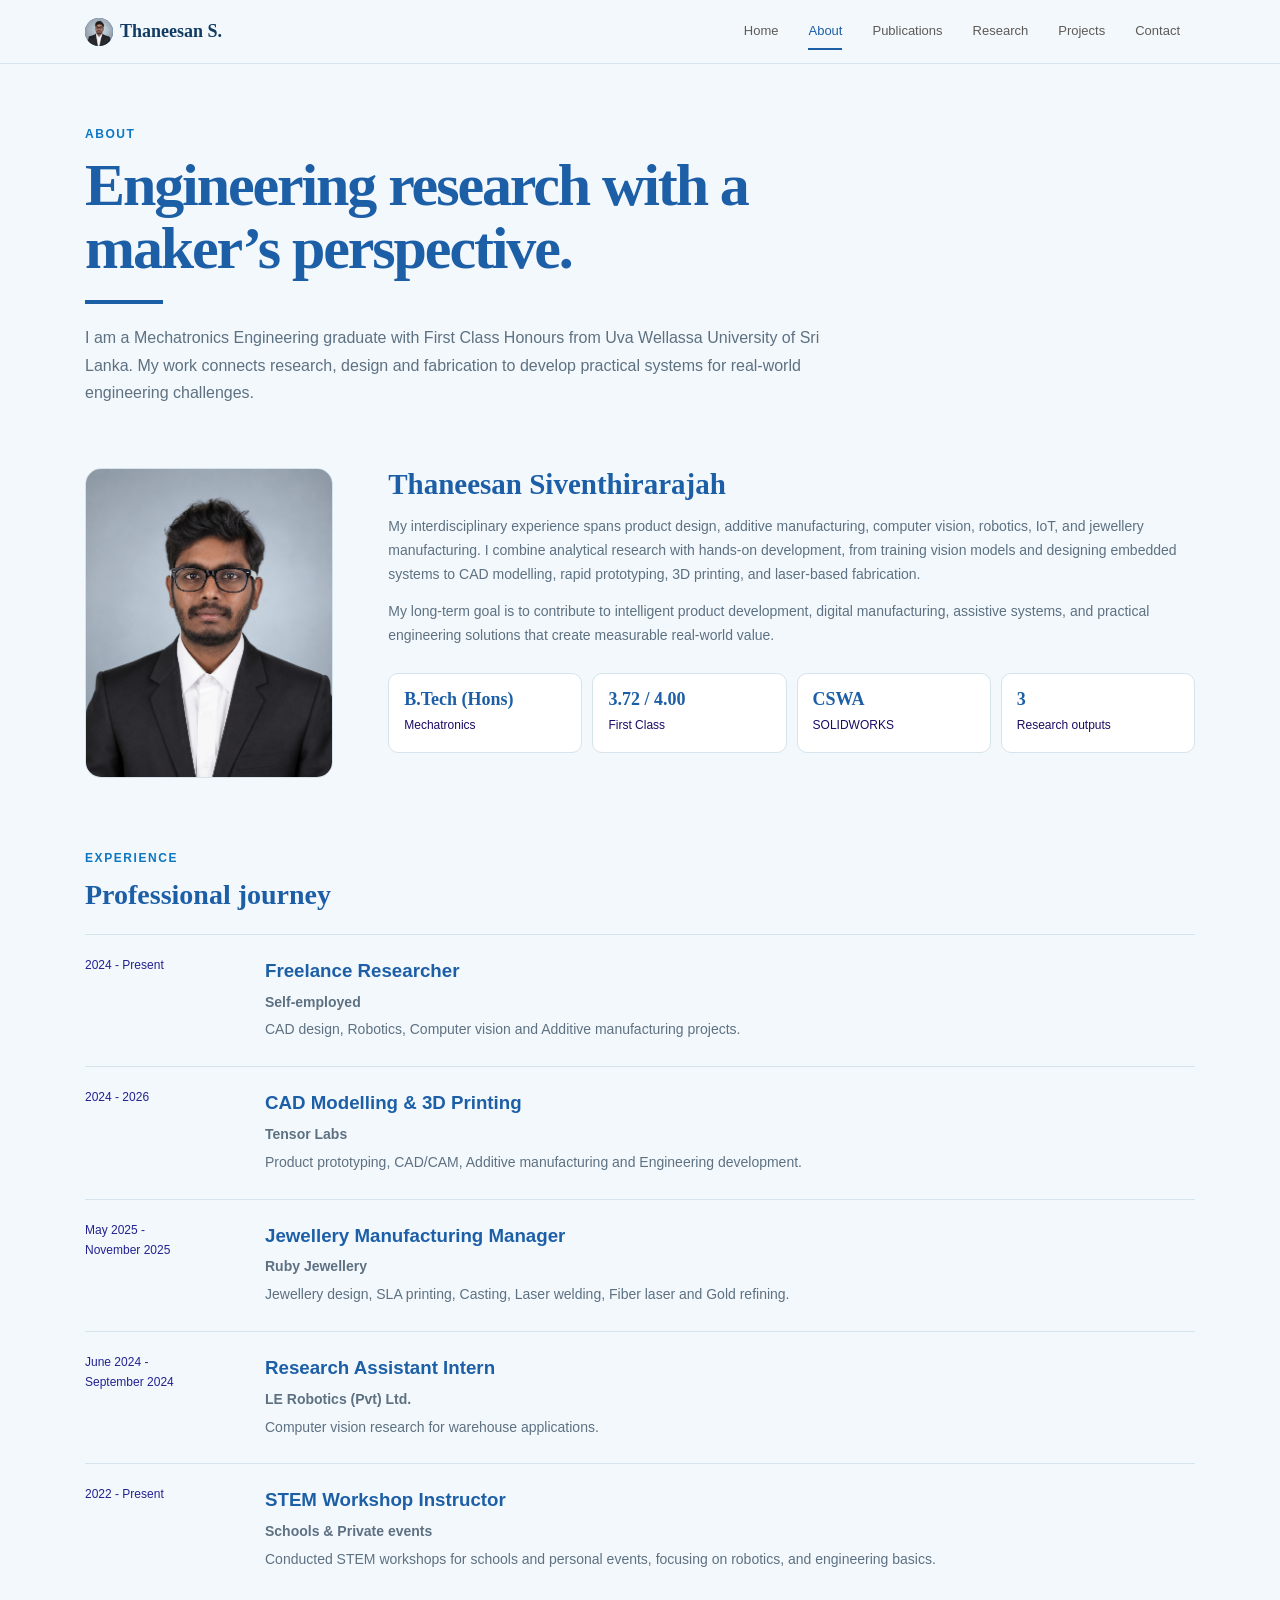
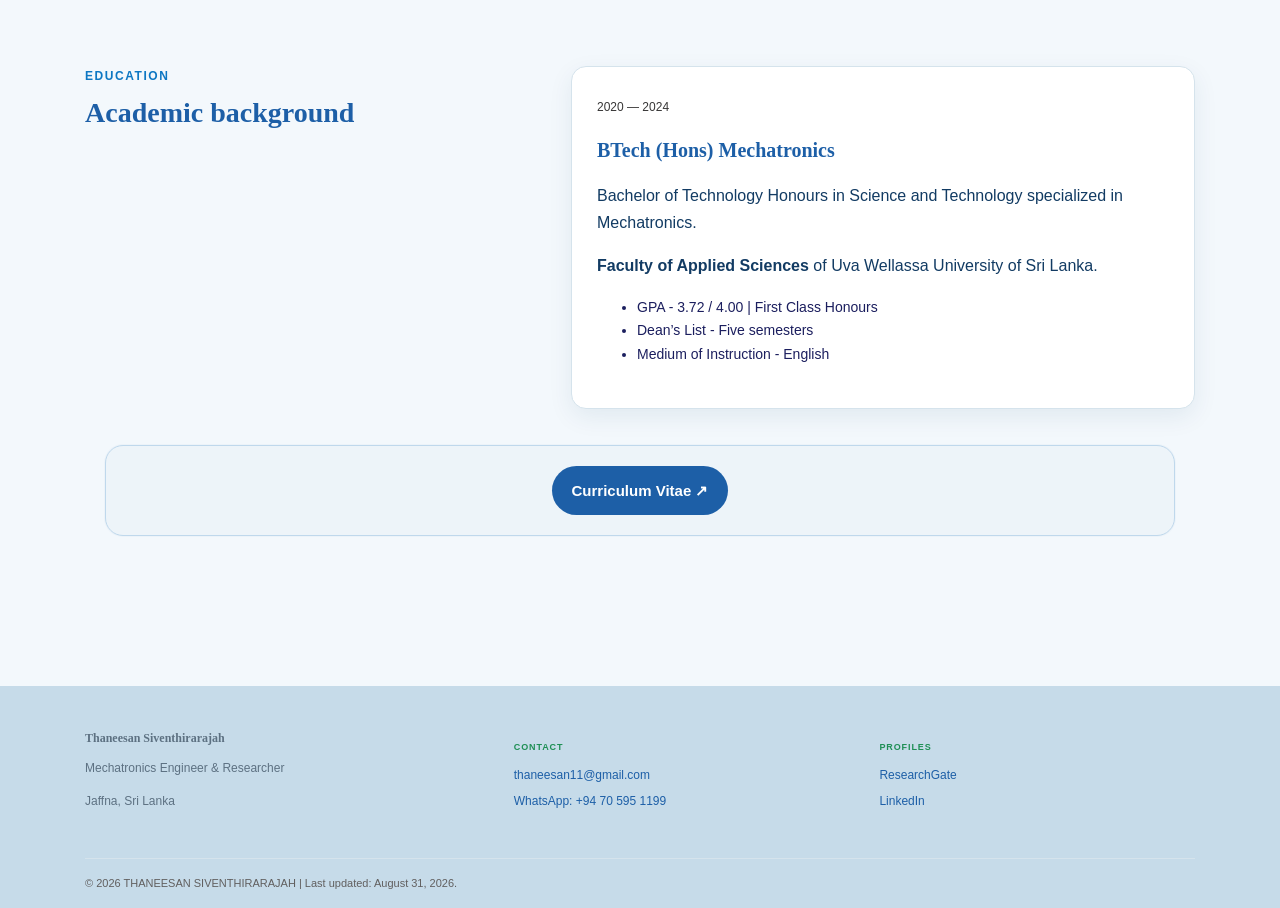
==== commit 4528063f: "Add files via upload" ====
--- a/about.html
+++ b/about.html
@@ -63,10 +63,9 @@
       Thaneesan Siventhirarajah
      </h2>
      <p>
-      My interdisciplinary experience spans product design, additive manufacturing, computer vision, robotics, IoT and jewellery manufacturing. I enjoy moving between analytical research and hands-on development—from training vision models and designing embedded systems to fabricating prototypes and improving workshop processes.
-     </p>
+      My interdisciplinary experience spans product design, additive manufacturing, computer vision, robotics, IoT, and jewellery manufacturing. I combine analytical research with hands-on development, from training vision models and designing embedded systems to CAD modelling, rapid prototyping, 3D printing, and laser-based fabrication.
       <p>
-      My long-term goal is to contribute to research in intelligent product development, digital manufacturing, assistive systems and engineering solutions that create measurable practical value.
+      My long-term goal is to contribute to intelligent product development, digital manufacturing, assistive systems, and practical engineering solutions that create measurable real-world value.
      </p>
      <div class="fact-grid">
       <div>
@@ -124,7 +123,7 @@
         Self-employed
        </p>
        <p>
-        CAD design, robotics, computer vision and additive-manufacturing projects.
+        CAD design, Robotics, Computer vision and Additive manufacturing projects.
        </p>
       </div>
      </article>
@@ -140,13 +139,13 @@
         Tensor Labs
        </p>
        <p>
-        Product prototyping, additive manufacturing and engineering development.
-       </p>
-      </div>
-     </article>
-     <article>
-      <time>
-       May 2025 - <br/> November 2026
+        Product prototyping, CAD/CAM, Additive manufacturing and Engineering development.
+       </p>
+      </div>
+     </article>
+     <article>
+      <time>
+       May 2025 - <br/> November 2025
       </time>
       <div>
        <h3>
@@ -156,7 +155,7 @@
         Ruby Jewellery
        </p>
        <p>
-        Jewellery design, SLA printing, casting, laser welding, engraving and gold refining.
+        Jewellery design, SLA printing, Casting, Laser welding, Fiber laser and Gold refining.
        </p>
       </div>
      </article>
@@ -185,10 +184,10 @@
         STEM Workshop Instructor
        </h3>
        <p class="organization">
-        Schools &amp; private events
-       </p>
-       <p>
-        Practical robotics and engineering workshops.
+        Schools &amp; Private events
+       </p>
+       <p>
+        Conducted STEM workshops for schools and personal events, focusing on robotics, and engineering basics.
        </p>
       </div>
      </article>
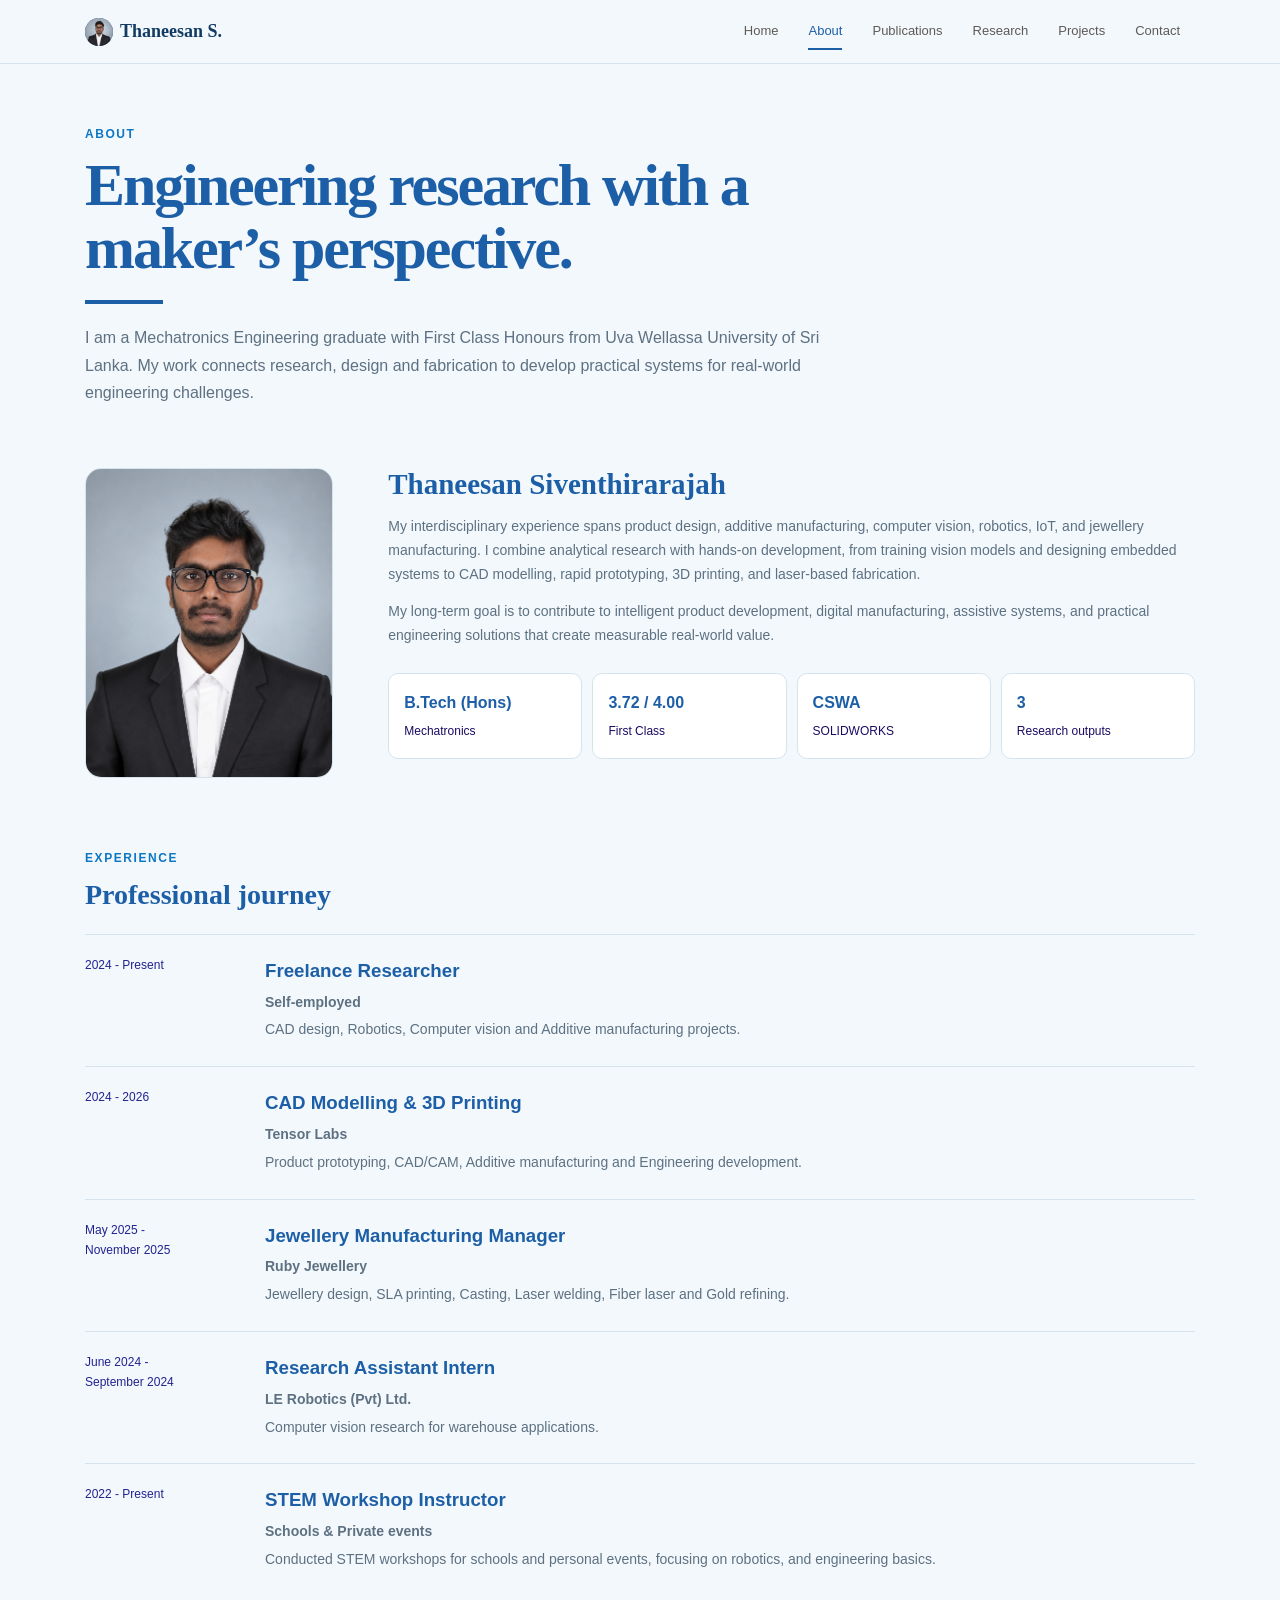
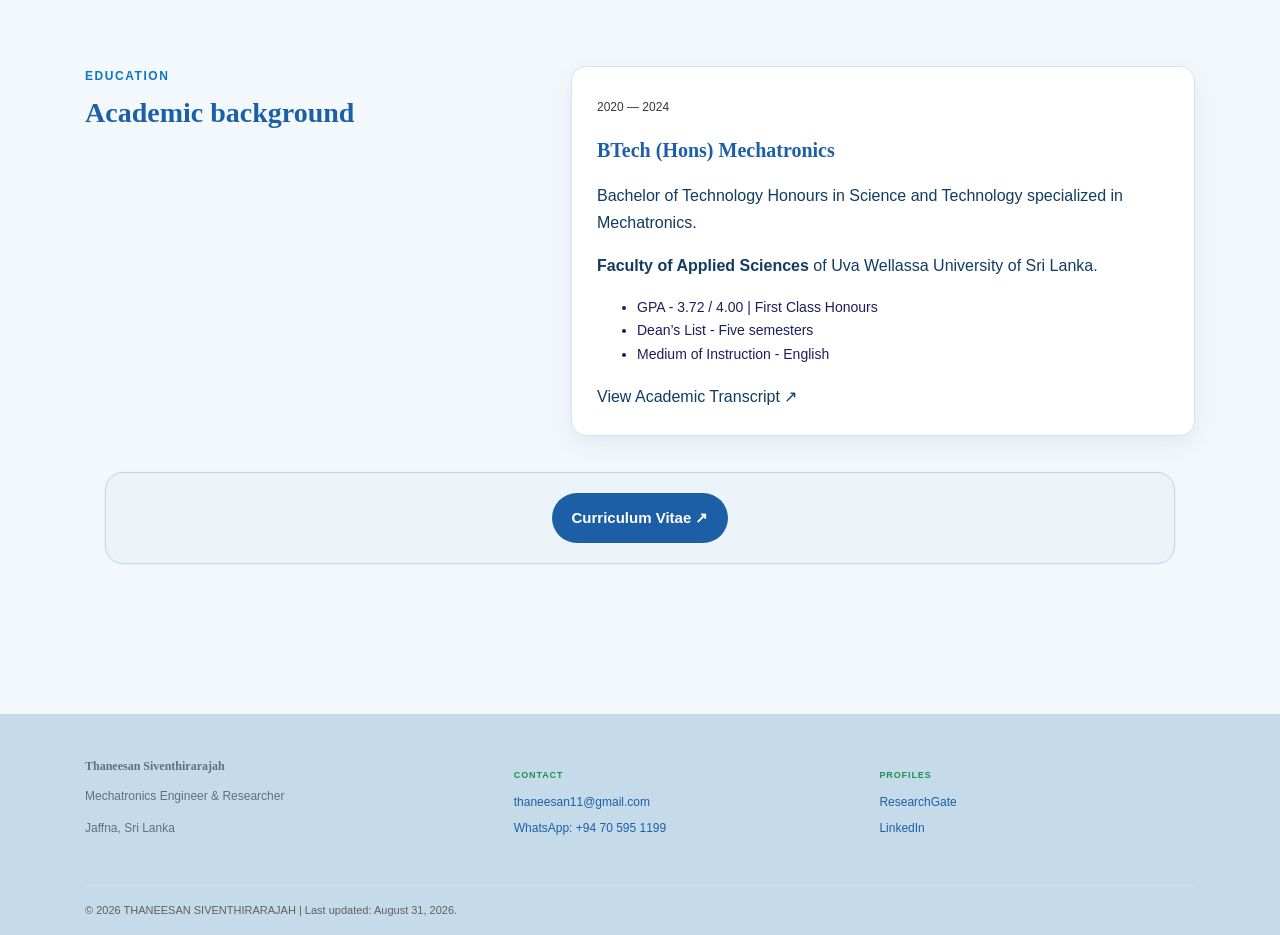
==== commit c437b903: "Add files via upload" ====
--- a/about.html
+++ b/about.html
@@ -229,6 +229,11 @@
        Medium of Instruction - English
       </li>
      </ul>
+     <div class="academic-actions">
+      <a href="assets/Documents/Academic%20Transcript.pdf" rel="noopener noreferrer" target="_blank">
+       View Academic Transcript ↗
+      </a>
+     </div>
     </div>
    </section>
    <section class="site-width cv-banner">
--- a/assets/style.css
+++ b/assets/style.css
@@ -267,8 +267,8 @@
 
 .profile-card>p {
     margin: 2px 0;
-    font-size: 12px;
-    color: #888
+    font-size: 14px;
+    color: #060111
 }
 
 .profile-card hr {
@@ -784,7 +784,7 @@
 .fact-grid b {
     display: block;
     color: var(--blue);
-    font: 700 18px Georgia
+    font: 700 18px 
 }
 
 .fact-grid span {
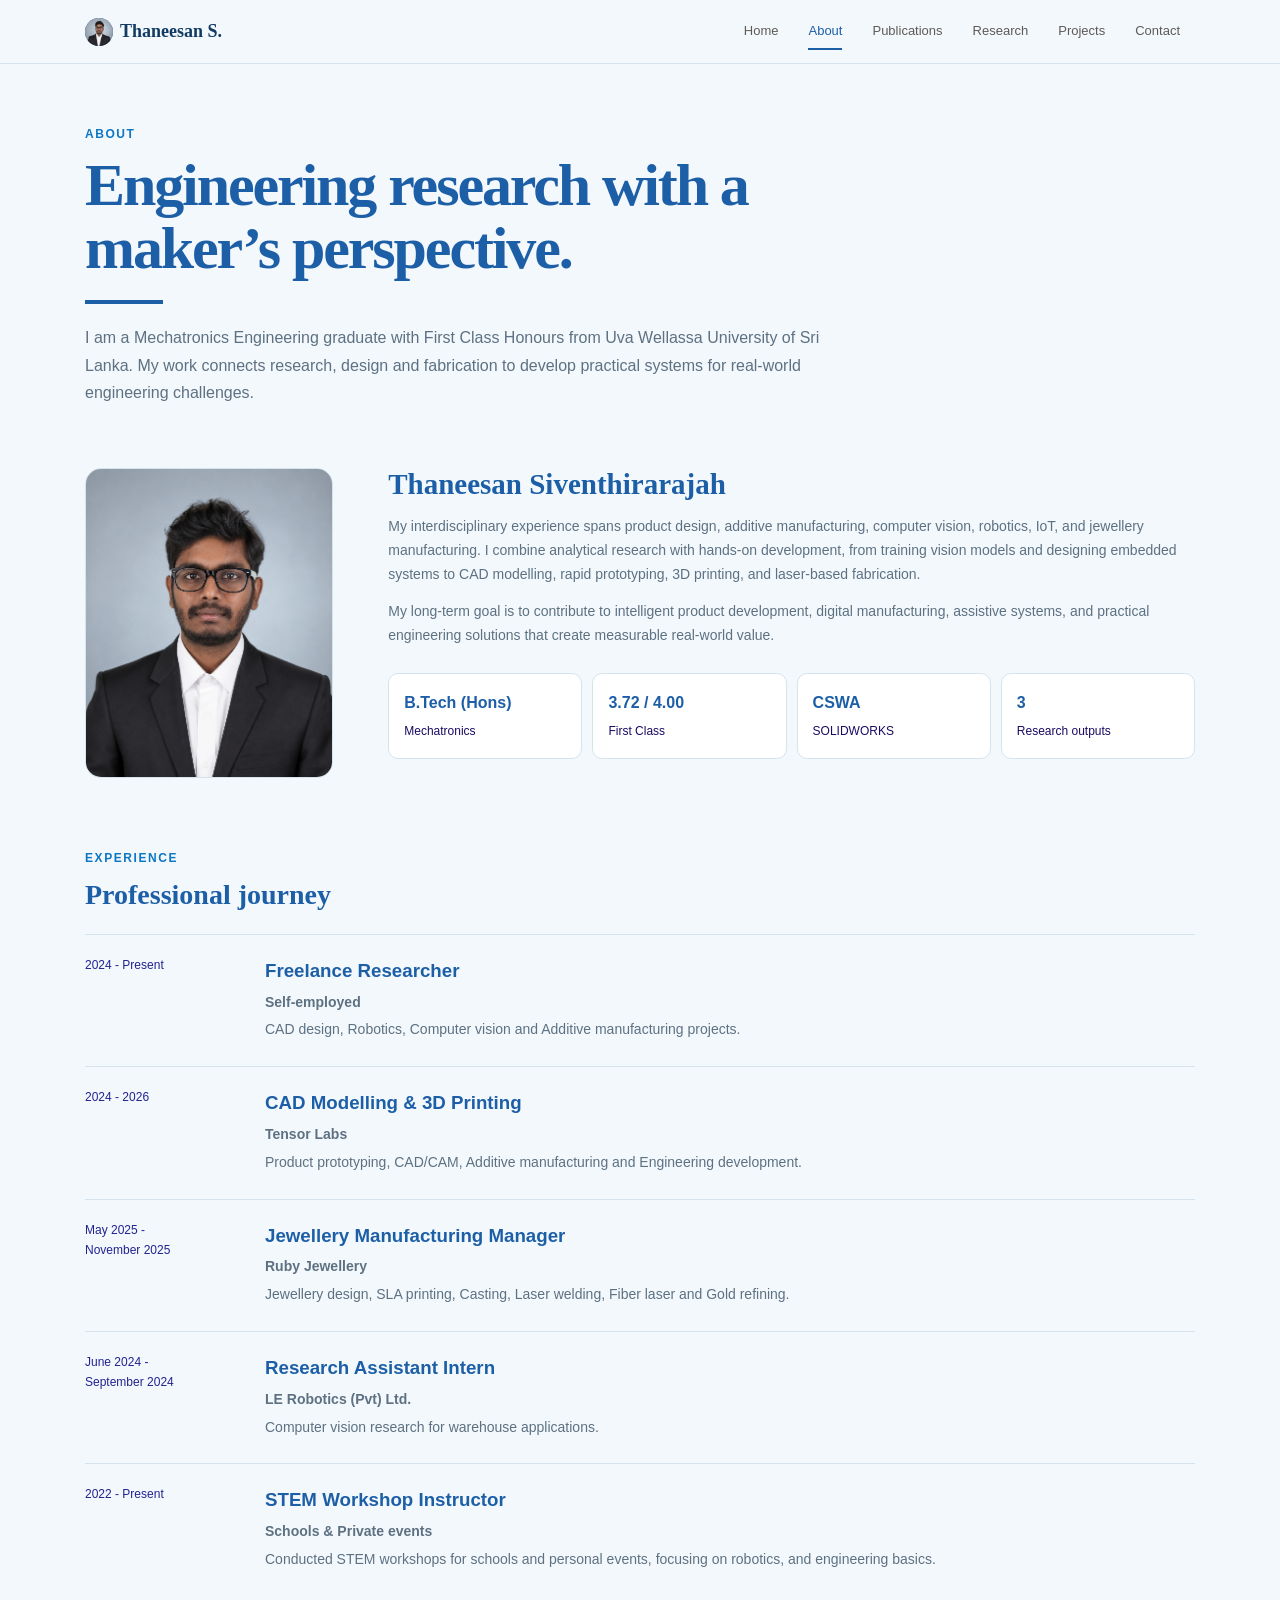
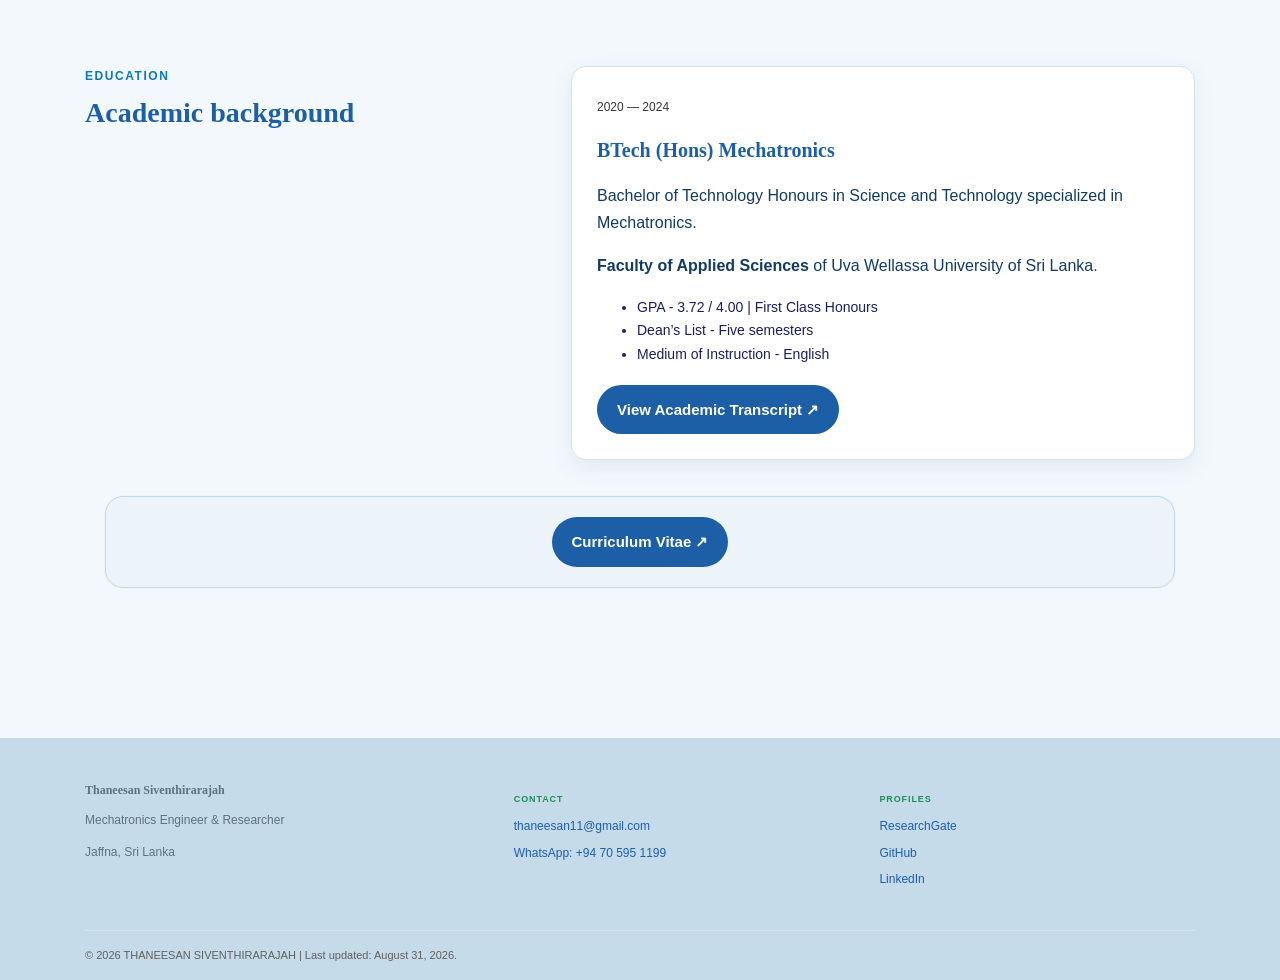
==== commit fcb10d78: "Add files via upload" ====
--- a/about.html
+++ b/about.html
@@ -7,6 +7,7 @@
   <title>
    About | Thaneesan Siventhirarajah
   </title>
+  <link rel="icon" type="image/x-icon" href="assets/favicon.ico" />
   <link href="assets/style.css" rel="stylesheet"/>
  </head>
  <body>
@@ -259,7 +260,7 @@
      <p class="footer-label">
       Contact
      </p>
-     <a href="thaneesan11@gmail.com">
+     <a href="mailto:thaneesan11@gmail.com">
       thaneesan11@gmail.com
      </a>
      <a href="https://wa.me/+94705951199" rel="noopener noreferrer" target="_blank">
@@ -272,6 +273,9 @@
      </p>
      <a href="https://www.researchgate.net/profile/Thaneesan-Siventhirarajah?ev=hdr_xprf" rel="noopener noreferrer" target="_blank">
       ResearchGate
+     </a>
+     <a href="https://github.com/thaneesan99" rel="noopener noreferrer" target="_blank">
+      GitHub
      </a>
      <a href="https://linkedin.com/in/thaneesan" rel="noopener noreferrer" target="_blank">
       LinkedIn
--- a/assets/style.css
+++ b/assets/style.css
@@ -1048,6 +1048,30 @@
     justify-content: center;
     gap: 18px;
     box-shadow: 0 0 0 1px rgba(29, 95, 167, .03)
+}
+
+.academic-actions {
+    margin-top: 18px;
+    display: flex;
+    justify-content: flex-start
+}
+
+.academic-actions a {
+    display: inline-flex;
+    align-items: center;
+    justify-content: center;
+    padding: 12px 20px;
+    border-radius: 999px;
+    background: var(--blue);
+    color: #fff;
+    font-size: 15px;
+    font-weight: 700;
+    white-space: nowrap;
+    text-decoration: none
+}
+
+.academic-actions a:hover {
+    background: #174f8b
 }
 
 .cv-banner p {
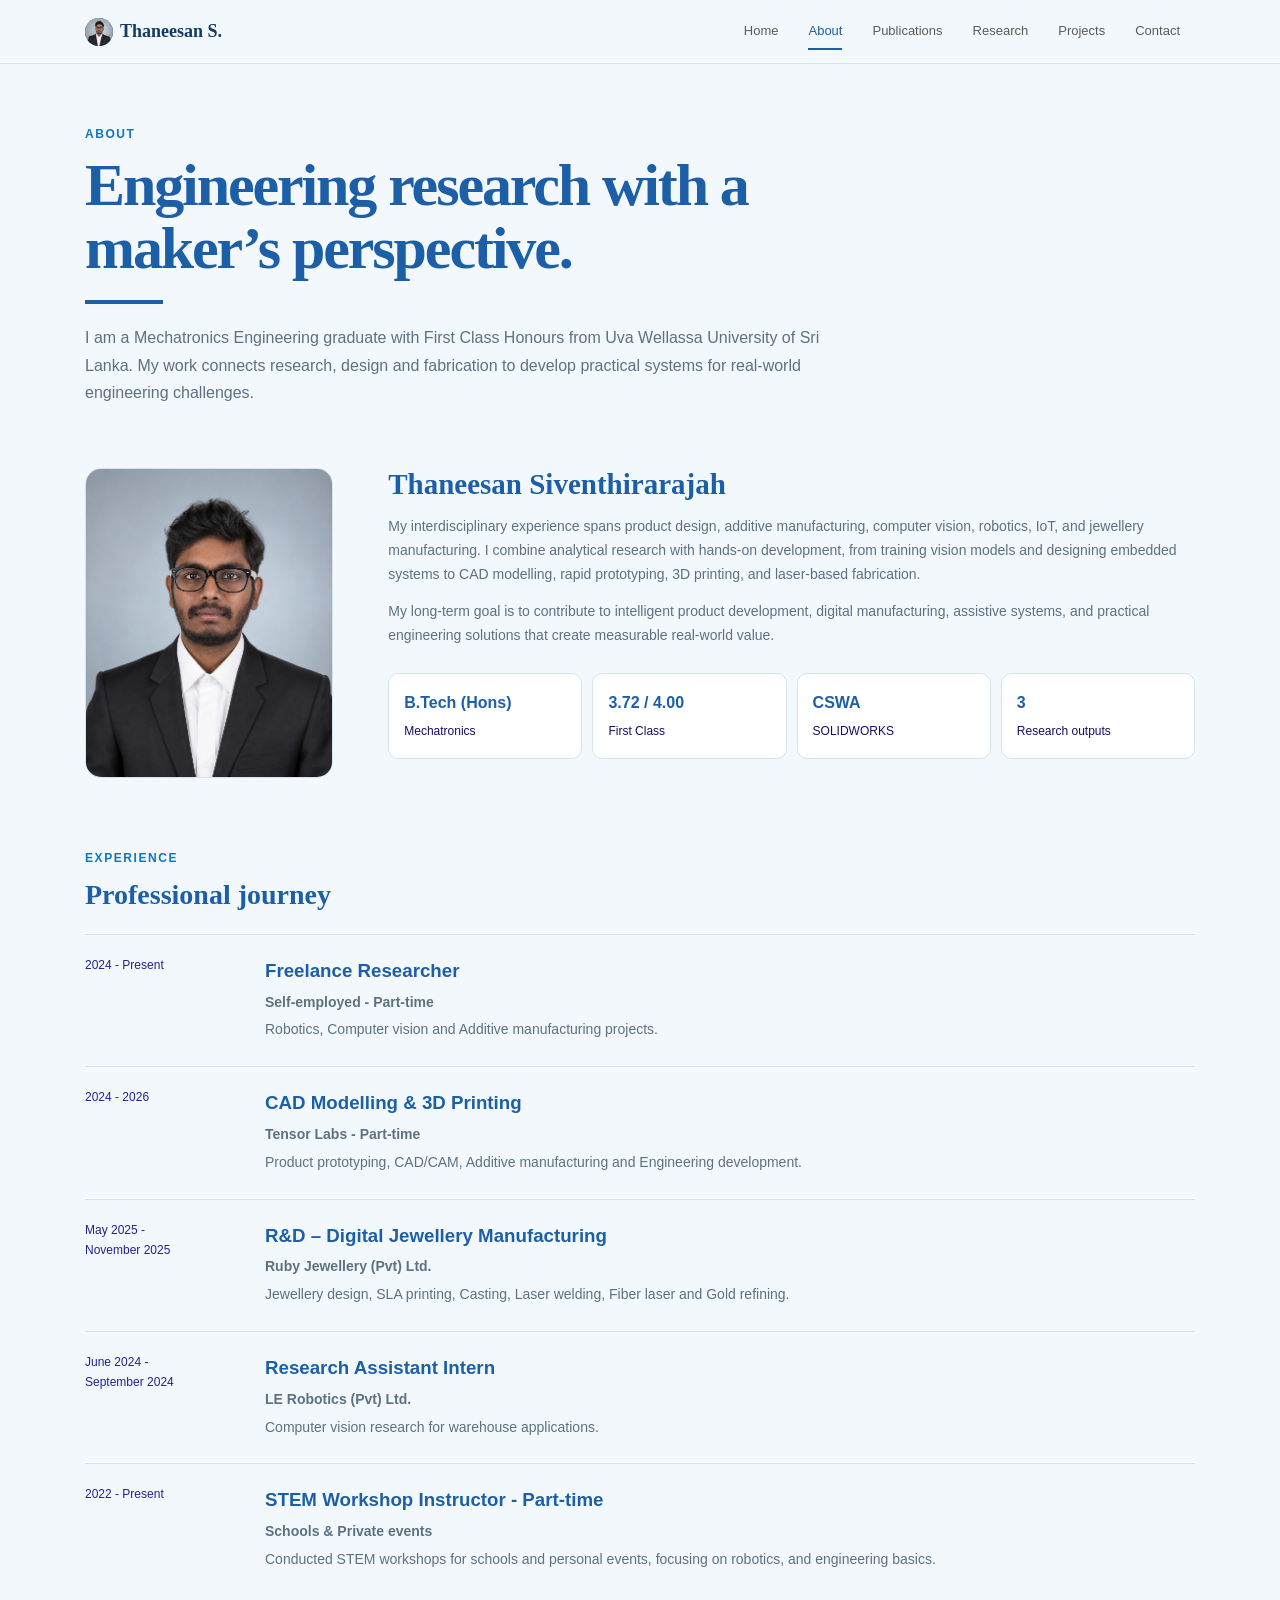
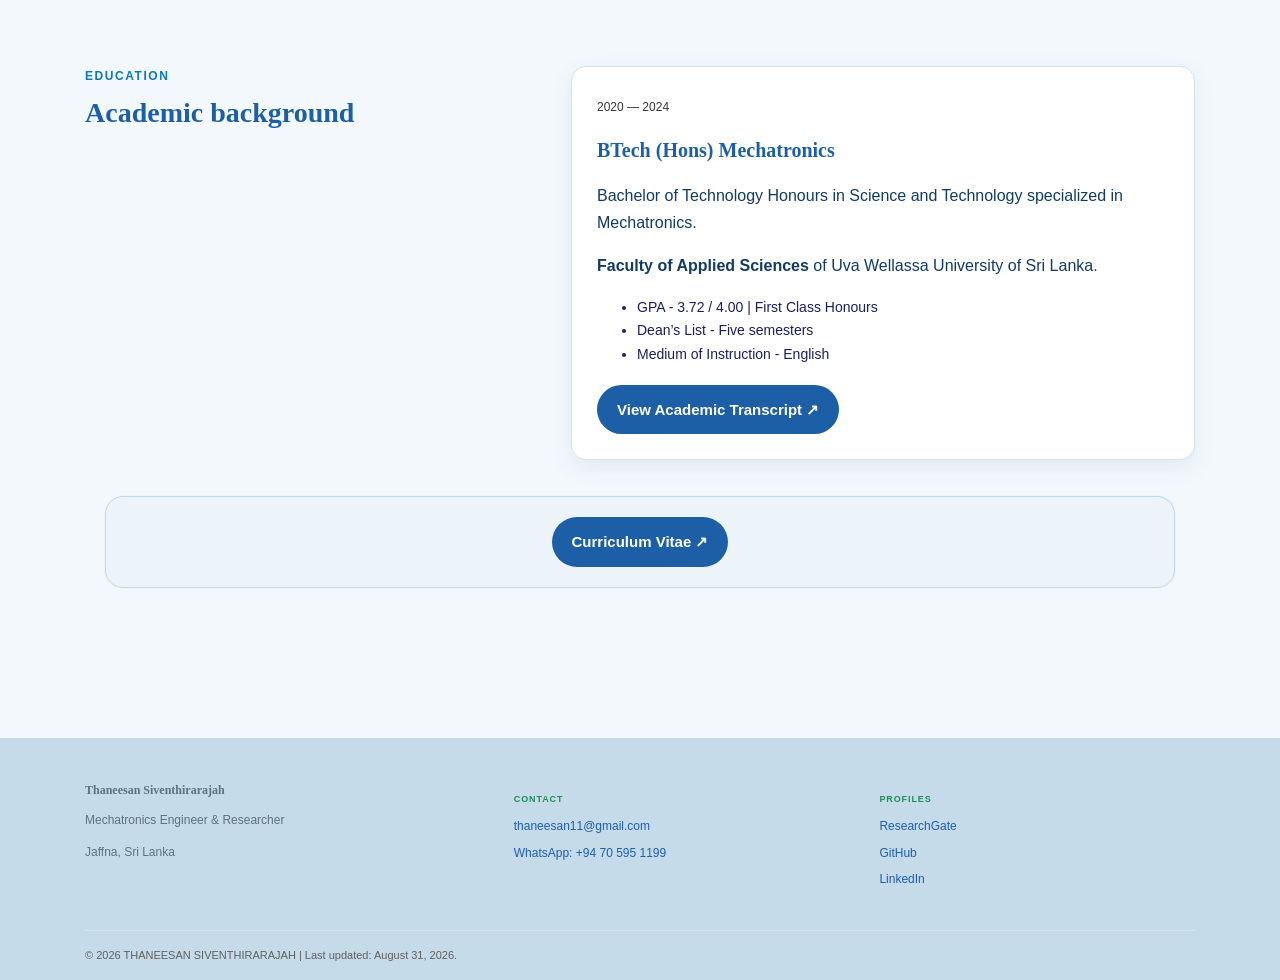
==== commit d08cd9a7: "Add files via upload" ====
--- a/about.html
+++ b/about.html
@@ -121,10 +121,10 @@
         Freelance Researcher
        </h3>
        <p class="organization">
-        Self-employed
-       </p>
-       <p>
-        CAD design, Robotics, Computer vision and Additive manufacturing projects.
+        Self-employed - Part-time 
+       </p>
+       <p>
+        Robotics, Computer vision and Additive manufacturing projects.
        </p>
       </div>
      </article>
@@ -137,7 +137,7 @@
         CAD Modelling &amp; 3D Printing
        </h3>
        <p class="organization">
-        Tensor Labs
+        Tensor Labs - Part-time
        </p>
        <p>
         Product prototyping, CAD/CAM, Additive manufacturing and Engineering development.
@@ -150,10 +150,10 @@
       </time>
       <div>
        <h3>
-        Jewellery Manufacturing Manager
-       </h3>
-       <p class="organization">
-        Ruby Jewellery
+        R&D – Digital Jewellery Manufacturing
+       </h3>
+       <p class="organization">
+        Ruby Jewellery (Pvt) Ltd.
        </p>
        <p>
         Jewellery design, SLA printing, Casting, Laser welding, Fiber laser and Gold refining.
@@ -182,7 +182,7 @@
       </time>
       <div>
        <h3>
-        STEM Workshop Instructor
+        STEM Workshop Instructor - Part-time
        </h3>
        <p class="organization">
         Schools &amp; Private events
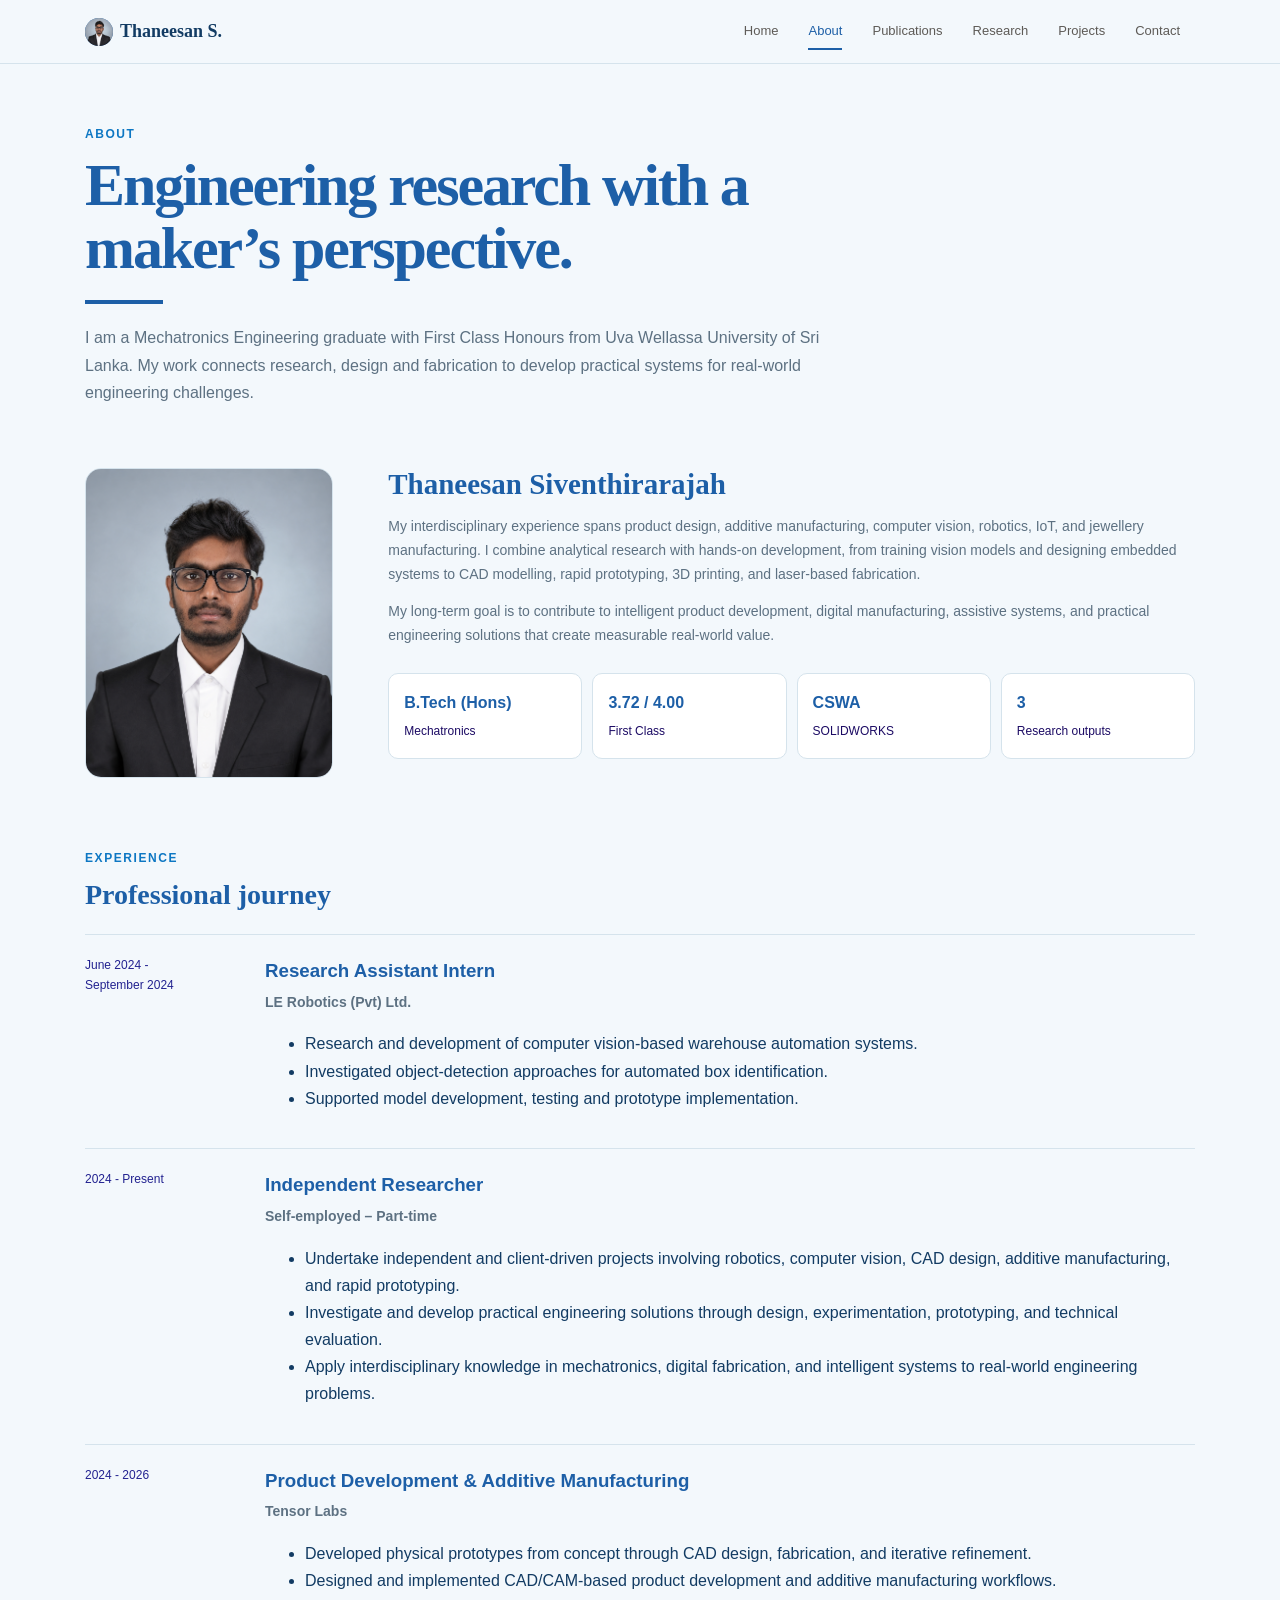
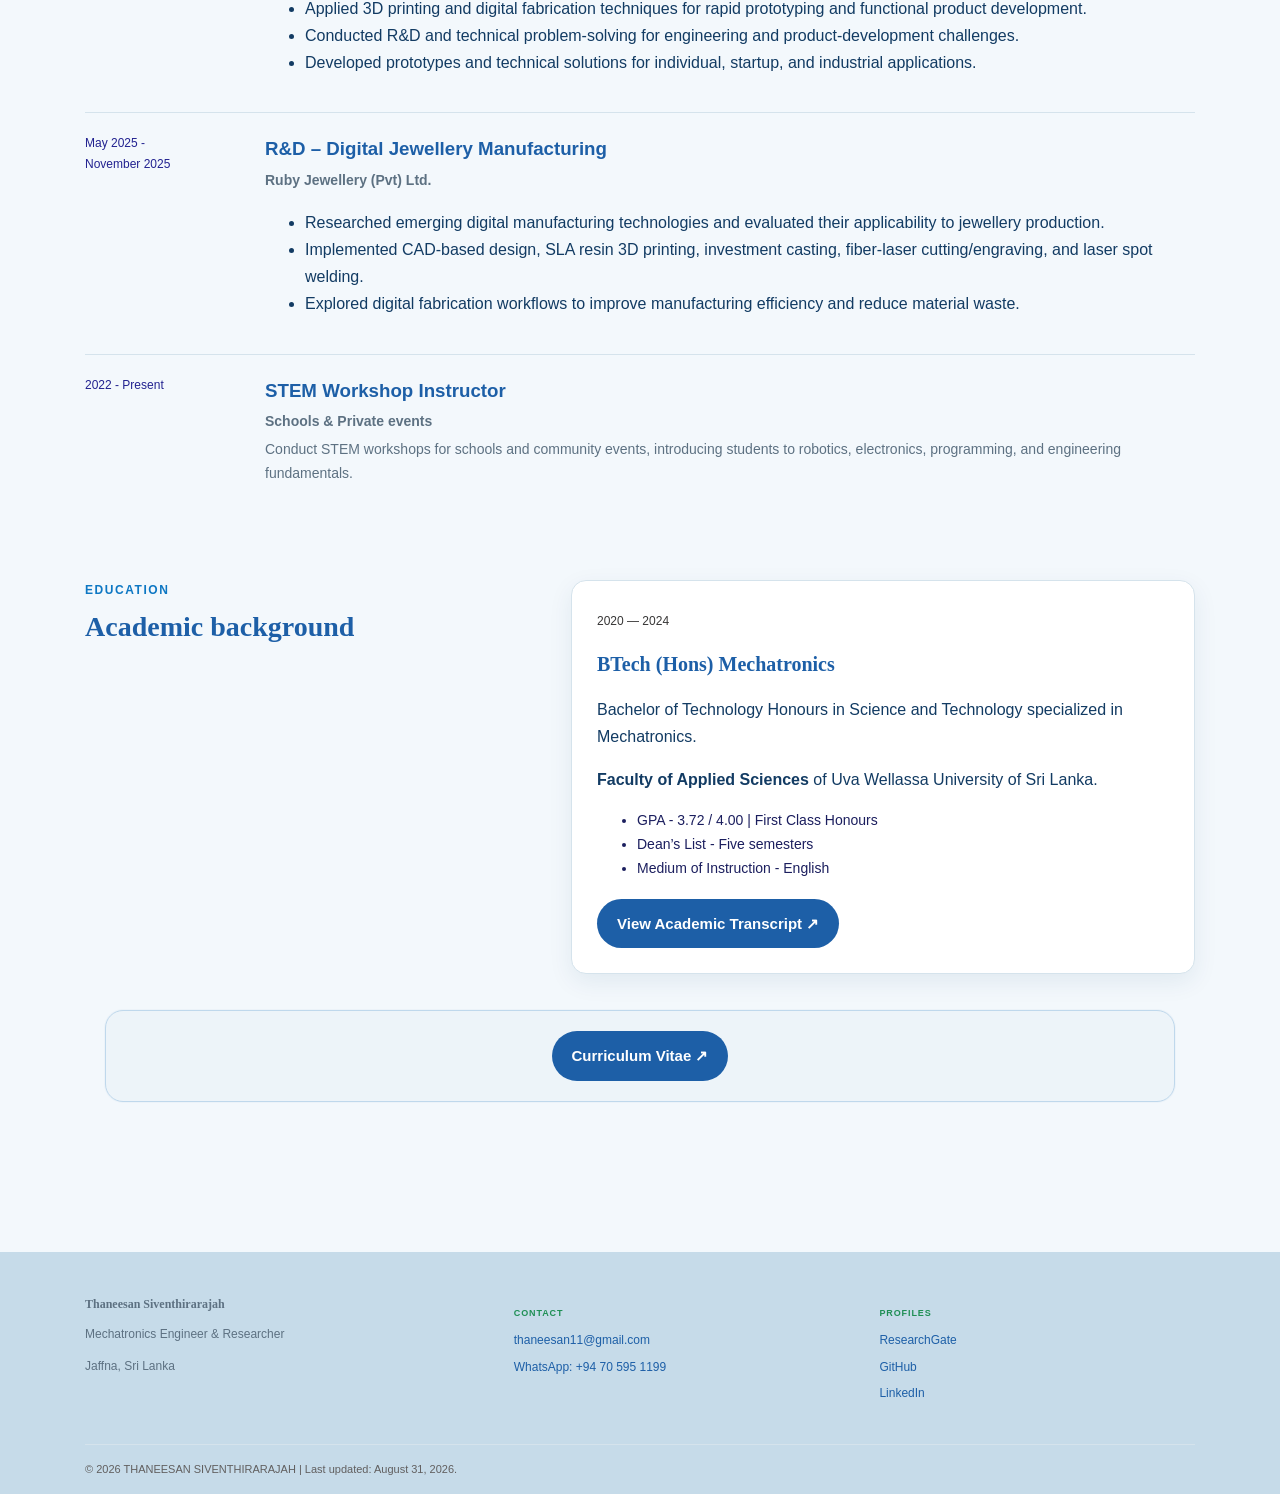
==== commit 7a9b85ce: "Add files via upload" ====
--- a/about.html
+++ b/about.html
@@ -112,83 +112,126 @@
      Professional journey
     </h2>
     <div class="experience-list">
+<article>
+      <time>
+       June 2024 - <br/>September 2024
+      </time>
+      <div>
+       <h3>
+        Research Assistant Intern
+       </h3>
+       <p class="organization">
+        LE Robotics (Pvt) Ltd.
+       </p>
+       <p>
+        <ul>
+         <li>
+          Research and development of computer vision-based warehouse automation systems.
+         </li>
+         <li>
+          Investigated object-detection approaches for automated box identification.
+         </li>
+         <li>
+          Supported model development, testing and prototype implementation.
+         </li>
+        </ul>
+         
+       </p>
+      </div>
+     </article>
+
      <article>
       <time>
        2024 - Present
       </time>
       <div>
        <h3>
-        Freelance Researcher
-       </h3>
-       <p class="organization">
-        Self-employed - Part-time 
+        Independent Researcher 
+       </h3>
+       <p class="organization">
+        Self-employed – Part-time  
+       </p>
+       <ul>
+        <li>
+         Undertake independent and client-driven projects involving robotics, computer vision, CAD design, additive manufacturing, and rapid prototyping.
+        </li>
+        <li>
+         Investigate and develop practical engineering solutions through design, experimentation, prototyping, and technical evaluation.
+        </li>
+        <li>
+         Apply interdisciplinary knowledge in mechatronics, digital fabrication, and intelligent systems to real-world engineering problems.
+        </li>
+       </ul>
+      </div>
+     </article>
+     <article>
+      <time>
+       2024 - 2026
+      </time>
+      <div>
+       <h3>
+        Product Development & Additive Manufacturing 
+       </h3>
+       <p class="organization">
+        Tensor Labs 
+       </p>
+       <ul>
+        <li>
+         Developed physical prototypes from concept through CAD design, fabrication, and iterative refinement.
+        </li>
+        <li>
+         Designed and implemented CAD/CAM-based product development and additive manufacturing workflows.
+        </li>
+        <li>
+         Applied 3D printing and digital fabrication techniques for rapid prototyping and functional product development.
+        </li>
+        <li>
+         Conducted R&amp;D and technical problem-solving for engineering and product-development challenges.
+        </li>
+        <li>
+         Developed prototypes and technical solutions for individual, startup, and industrial applications.
+        </li>
+       </ul>
+      </div>
+     </article>
+     <article>
+      <time>
+       May 2025 - <br/> November 2025
+      </time>
+      <div>
+       <h3>
+        R&D – Digital Jewellery Manufacturing
+       </h3>
+       <p class="organization">
+        Ruby Jewellery (Pvt) Ltd.
+       </p>
+       <ul>
+        <li>
+         Researched emerging digital manufacturing technologies and evaluated their applicability to jewellery production.
+        </li>
+        <li>
+         Implemented CAD-based design, SLA resin 3D printing, investment casting, fiber-laser cutting/engraving, and laser spot welding.
+        </li>
+        <li>
+         Explored digital fabrication workflows to improve manufacturing efficiency and reduce material waste.
+        </li>
+       </ul>
+      </div>
+     </article>
+     
+     <article>
+      <time>
+       2022 - Present
+      </time>
+      <div>
+       <h3>
+        STEM Workshop Instructor
+       </h3>
+       <p class="organization">
+        Schools &amp; Private events
        </p>
        <p>
-        Robotics, Computer vision and Additive manufacturing projects.
-       </p>
-      </div>
-     </article>
-     <article>
-      <time>
-       2024 - 2026
-      </time>
-      <div>
-       <h3>
-        CAD Modelling &amp; 3D Printing
-       </h3>
-       <p class="organization">
-        Tensor Labs - Part-time
-       </p>
-       <p>
-        Product prototyping, CAD/CAM, Additive manufacturing and Engineering development.
-       </p>
-      </div>
-     </article>
-     <article>
-      <time>
-       May 2025 - <br/> November 2025
-      </time>
-      <div>
-       <h3>
-        R&D – Digital Jewellery Manufacturing
-       </h3>
-       <p class="organization">
-        Ruby Jewellery (Pvt) Ltd.
-       </p>
-       <p>
-        Jewellery design, SLA printing, Casting, Laser welding, Fiber laser and Gold refining.
-       </p>
-      </div>
-     </article>
-     <article>
-      <time>
-       June 2024 - <br/>September 2024
-      </time>
-      <div>
-       <h3>
-        Research Assistant Intern
-       </h3>
-       <p class="organization">
-        LE Robotics (Pvt) Ltd.
-       </p>
-       <p>
-        Computer vision research for warehouse applications.
-       </p>
-      </div>
-     </article>
-     <article>
-      <time>
-       2022 - Present
-      </time>
-      <div>
-       <h3>
-        STEM Workshop Instructor - Part-time
-       </h3>
-       <p class="organization">
-        Schools &amp; Private events
-       </p>
-       <p>
-        Conducted STEM workshops for schools and personal events, focusing on robotics, and engineering basics.
+         Conduct STEM workshops for schools and community events, introducing students to robotics, electronics, programming, and engineering fundamentals. 
        </p>
       </div>
      </article>
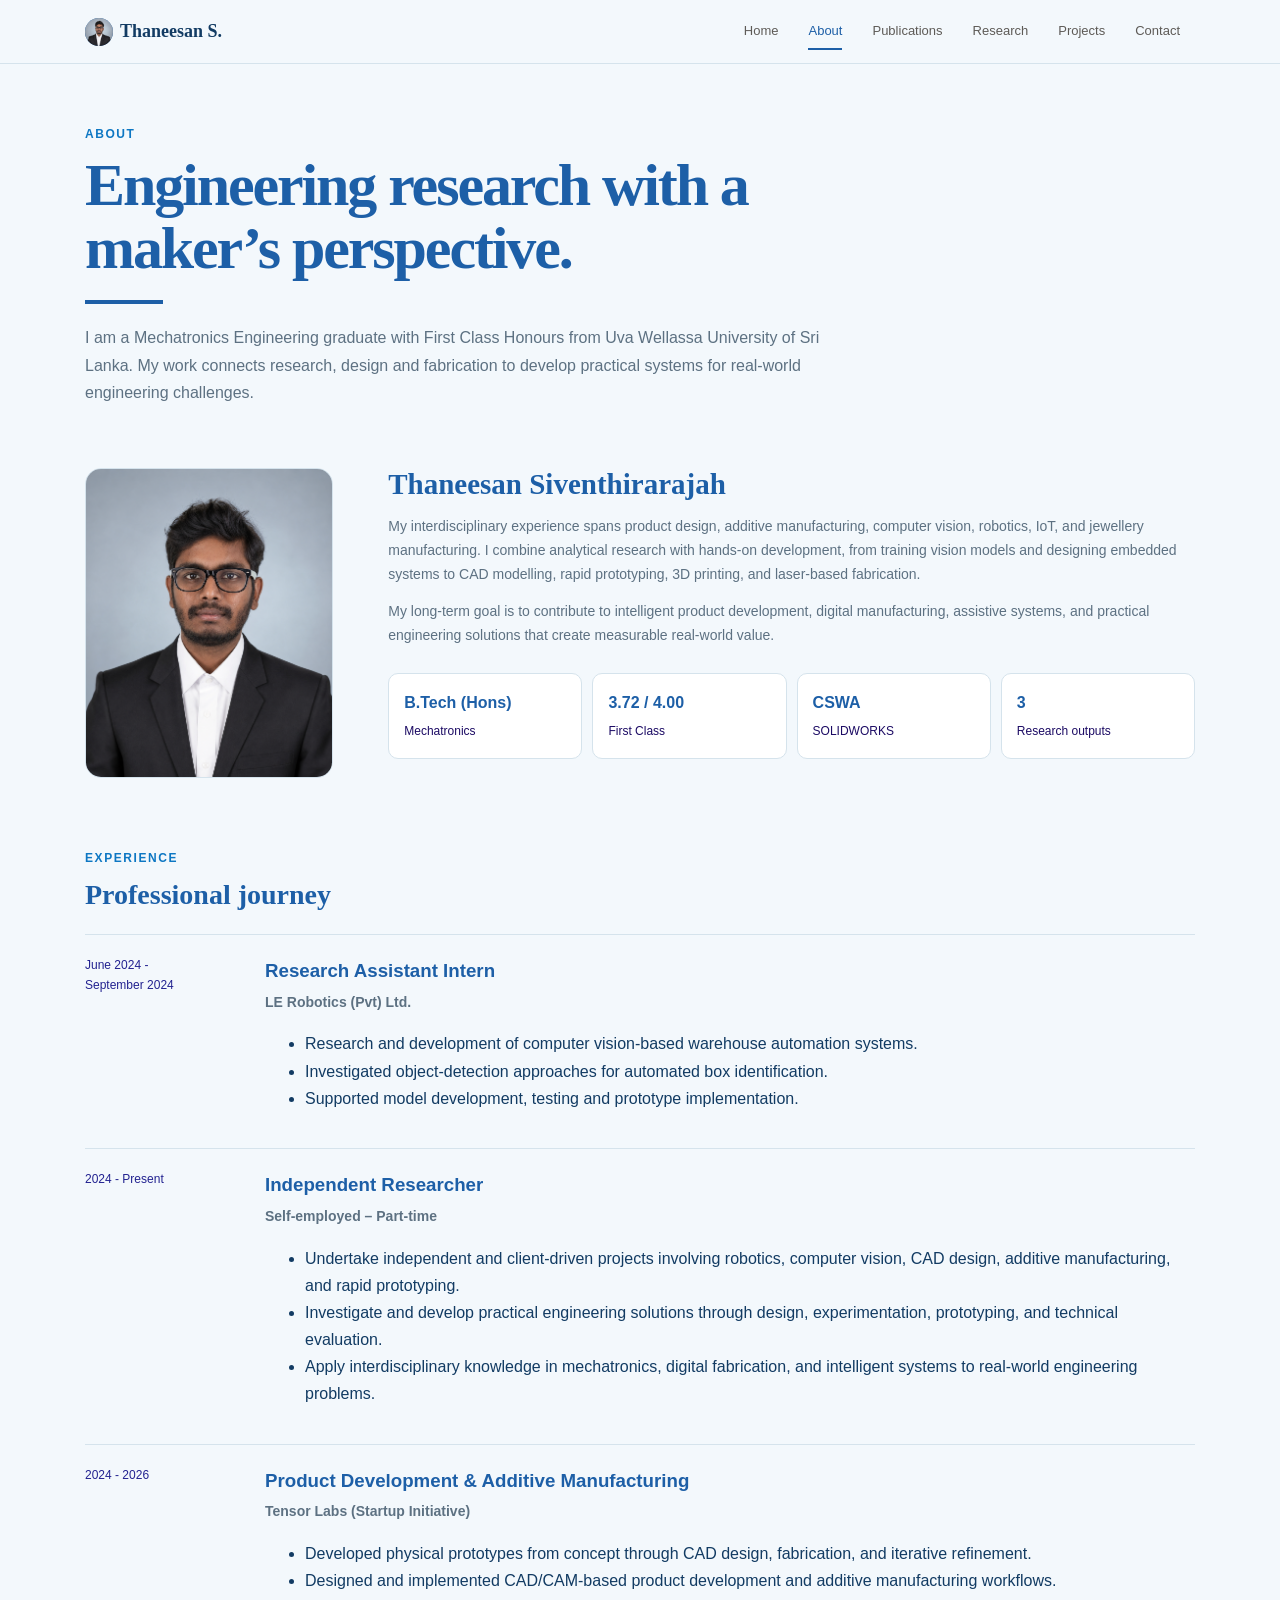
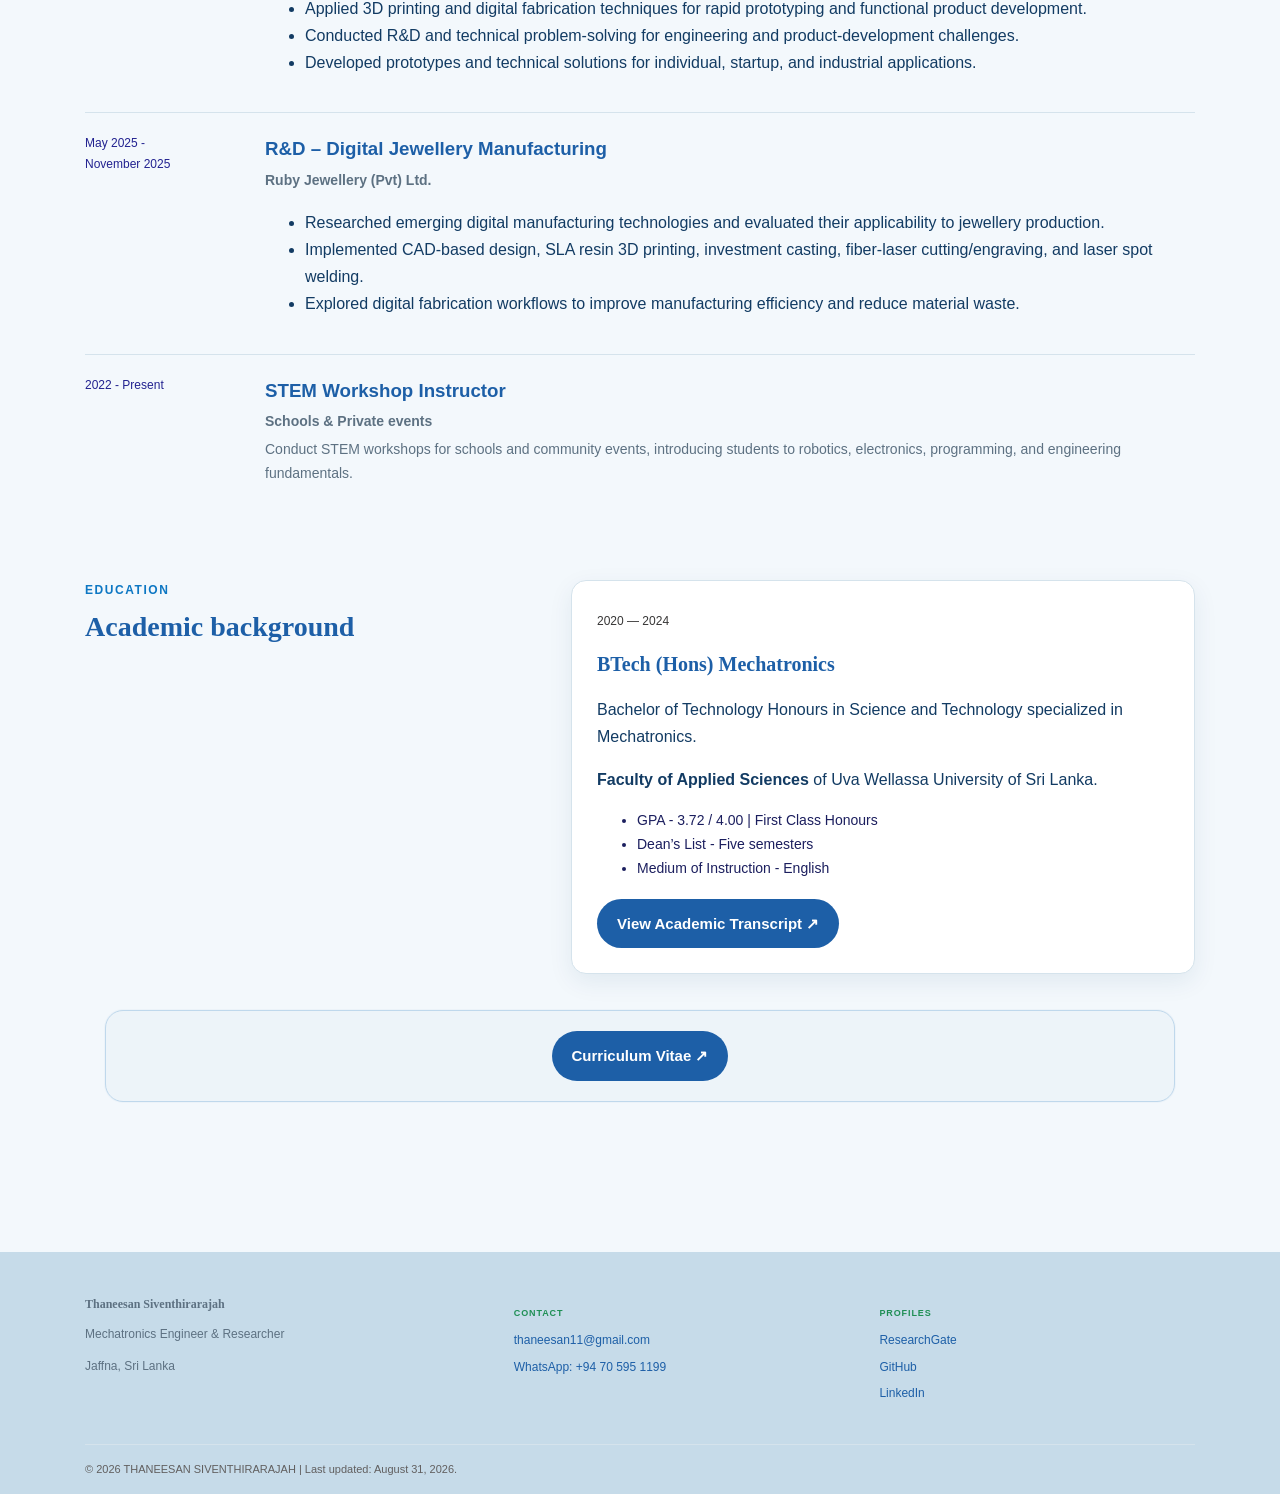
==== commit 7f7b3576: "Fix HTML encoding issues in about.html" ====
--- a/about.html
+++ b/about.html
@@ -173,7 +173,7 @@
         Product Development & Additive Manufacturing 
        </h3>
        <p class="organization">
-        Tensor Labs 
+        Tensor Labs  (Startup Initiative)  
        </p>
        <ul>
         <li>
